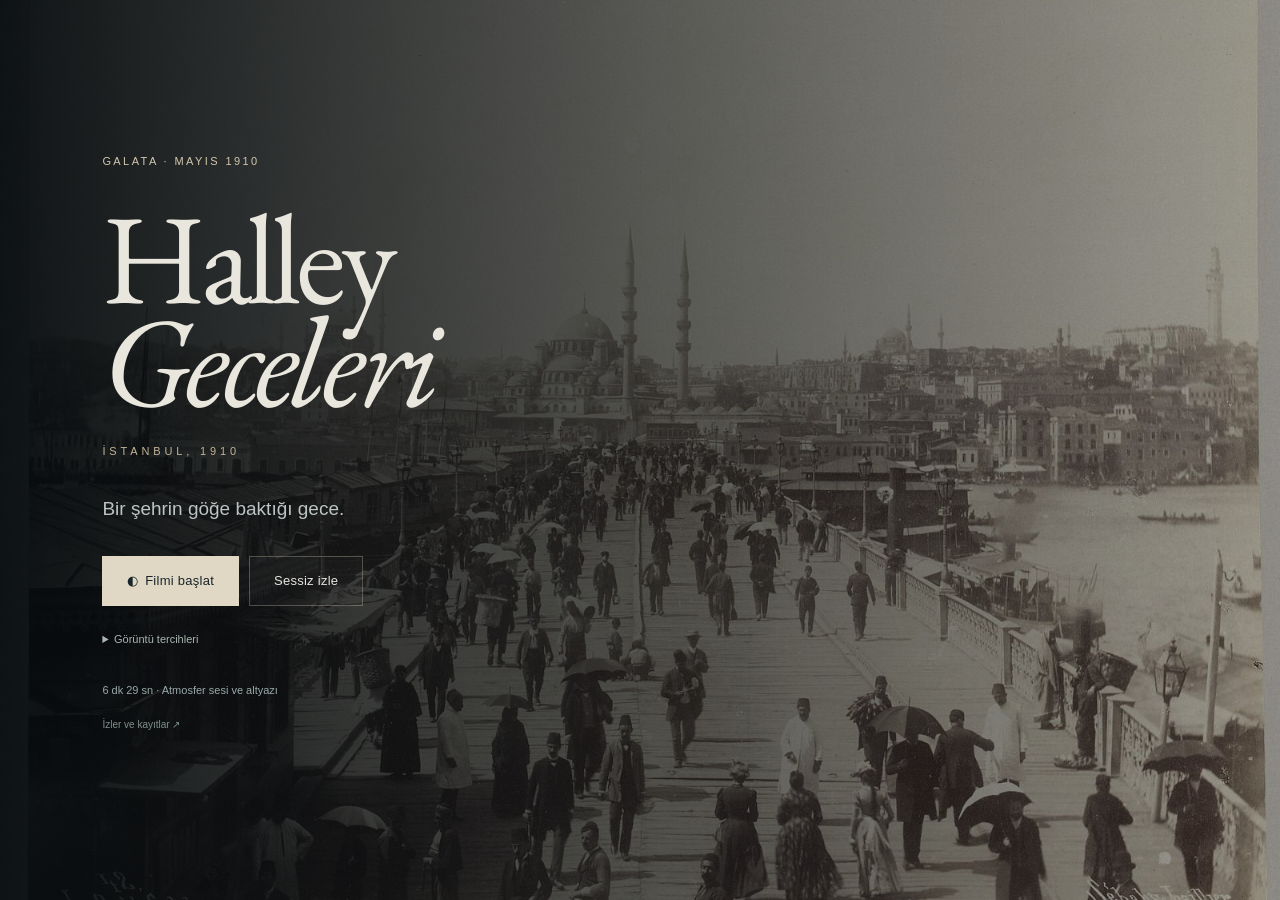
==== film.html @ a9208b77 "Restore Halley as a visual film and quiet historical dream" ====
<!doctype html>
<html lang="tr">
<head>
<meta charset="utf-8">
<meta name="viewport" content="width=device-width, initial-scale=1, viewport-fit=cover">
<title>Halley Geceleri — İstanbul, 1910</title>
<meta name="description" content="Bir şehrin göğe baktığı gece. İstanbul, 1910.">
<meta name="theme-color" content="#070b11">
<meta property="og:title" content="Halley Geceleri — İstanbul, 1910">
<meta property="og:description" content="Bir şehrin göğe baktığı gece.">
<meta property="og:image" content="docs/preview.jpg">
<link rel="icon" href="favicon.svg" type="image/svg+xml">
<link rel="stylesheet" href="css/style.css?v=cinema2"><link rel="stylesheet" href="css/cinema.css?v=cinema2">
</head>
<body class="mode-gate">
<a class="skip" href="#sky-panel">Doğrudan gökyüzü gözlemine geç</a>

<main id="stage" aria-label="Halley Geceleri sahnesi">
  <canvas id="sky" tabindex="0" aria-label="Hesaplanan gökyüzü"></canvas>
  <canvas id="set" aria-hidden="true"></canvas>
  <div id="grain" aria-hidden="true"></div>
  <div id="vignette" aria-hidden="true"></div>
  <div class="bar top" aria-hidden="true"></div><div class="bar bottom" aria-hidden="true"></div>
  <div id="hotspots"></div>
  <button id="film-proof" type="button">İzler ↗</button><div id="scene-meta">
    <div id="slate" aria-live="polite"></div>
    <div id="photo-cap"></div>
  </div>
  <div id="title-card" aria-hidden="true">
    <h1><span>Halley Geceleri</span><small>İstanbul, 1910</small></h1>
  </div>
  <div id="subs" aria-live="polite" aria-atomic="true"></div>
  <div id="final-line" aria-live="polite"></div>
</main>

<!-- Başlangıç -->
<section id="gate" aria-labelledby="gate-h">
  <div class="gate-inner">
    <p class="kicker">GALATA · MAYIS 1910</p>
    <h2 id="gate-h" class="gate-title">Halley<br><i>Geceleri</i><small>İstanbul, 1910</small></h2>
    <p class="gate-q">Bir şehrin göğe baktığı gece.</p>
    <div class="gate-actions">
      <button id="start-sound" class="btn primary" type="button"><span aria-hidden="true">◐</span> Filmi başlat</button>
      <button id="start-silent" class="btn" type="button">Sessiz izle</button>
    </div>
    <div class="gate-links" hidden>
      <button id="go-sky" class="link" type="button">Doğrudan gökyüzüne in</button>
      <button id="go-archive" class="link" type="button">Gazete masası</button>
      <a class="link" href="yontem.html">Yöntem ve kaynaklar</a>
    </div>
    <details class="cinema-preferences"><summary>Görüntü tercihleri</summary><div class="gate-prefs" role="group" aria-label="Görüntü tercihleri">
      <label><input type="checkbox" id="pref-motion"> Hareketi azalt</label>
      <label><input type="checkbox" id="pref-large"> Büyük yazı</label>
      <label><input type="checkbox" id="pref-lite"> Hafif çizim (düşük donanım)</label>
    </div></details>
    <p class="gate-note"><span id="film-runtime"></span> · Atmosfer sesi ve altyazı<br><a href="https://github.com/ArifSolmaz/halley-geceleri" target="_blank" rel="noopener">İzler ve kayıtlar ↗</a></p>
  </div>
</section>

<!-- Film denetimleri -->
<nav id="player" aria-label="Anlatı denetimleri">
  <button id="p-prev" class="icon" type="button" aria-label="Önceki plan" title="Önceki plan (←)">⟨</button>
  <button id="p-play" class="icon" type="button" aria-label="Duraklat" title="Duraklat / sürdür (boşluk)">❚❚</button>
  <button id="p-next" class="icon" type="button" aria-label="Sonraki plan" title="Sonraki plan (→)">⟩</button>
  <div id="p-progress" role="progressbar" aria-label="Anlatıdaki ilerleme" aria-valuemin="0" aria-valuemax="100"><span></span></div>
  <label class="p-chapter"><span class="sr">Bölüm</span><select id="p-chapters"></select></label>
  <button id="p-sound" class="icon" type="button" aria-pressed="false" title="Ses">♪</button>
  <button id="p-docs" class="txt" type="button">İzler</button>
  <button id="p-sky" class="txt" type="button" title="Bu anın gökyüzüne in">Serbest bakış</button>
</nav>

<!-- Serbest gözlem paneli -->
<button id="wander-menu" type="button" aria-expanded="false" aria-controls="sky-panel" aria-label="Zaman ve bakış ayarları">•••</button><button id="wander-back" type="button">← Filme dön</button><aside id="sky-panel" aria-label="Gökyüzü gözlem defteri" tabindex="-1">
  <header class="sp-head">
    <div>
      <p class="kicker">Gözlem defteri</p>
      <p id="sp-date" class="sp-date">10 Mayıs 1910</p>
      <p id="sp-time" class="sp-time"><span id="sp-lmt">03:30</span> <abbr title="Yerel ortalama güneş saati: UT + 1 sa 55 dk 54,816 sn">LMT</abbr> <span class="dim" id="sp-ut">· 01:34 UT</span></p>
    </div>
    <button id="sp-collapse" class="icon" type="button" aria-expanded="true" aria-controls="sp-body" aria-label="Gözlem ayarlarını daralt" title="Paneli daralt">–</button>
  </header>
  <div id="sp-body">
    <div class="sp-row presets" role="group" aria-label="Üç gece">
      <button type="button" data-preset="1910-05-10T03:30" data-az="88" data-alt="10">10 Mayıs · 03:30</button>
      <button type="button" data-preset="1910-05-19T03:00" data-az="70" data-alt="8">19 Mayıs · 03:00</button>
      <button type="button" data-preset="1910-05-27T21:30" data-az="262" data-alt="16">27 Mayıs · 21:30</button>
    </div>
    <label class="sp-field">Tarih (Gregoryen)
      <input type="date" id="sp-dateinput" min="1910-04-20" max="1910-06-10" value="1910-05-10">
    </label>
    <label class="sp-field">Saat (LMT) <output id="sp-timeout">03:30</output>
      <input type="range" id="sp-timeinput" min="0" max="1439" step="1" value="210">
    </label>
    <div class="sp-row">
      <button id="sp-play" type="button" class="btn small" aria-pressed="false">▷ Zamanı akıt</button>
      <label class="sp-inline">Hız <select id="sp-speed"><option value="60">1 dk/sn</option><option value="300" selected>5 dk/sn</option><option value="1800">30 dk/sn</option><option value="14400">4 sa/sn</option></select></label>
    </div>
    <label class="sp-field">Bakış noktası
      <select id="sp-vp"></select>
    </label>
    <p id="sp-vpnote" class="sp-note"></p>
    <div class="sp-row find" role="group" aria-label="Gökte bul">
      <span class="dim">Bul:</span>
      <button type="button" data-find="Halley">Halley</button><button type="button" data-find="Venus">Zühre</button><button type="button" data-find="Moon">Ay</button><button type="button" data-find="Jupiter">Müşteri</button><button type="button" data-find="Mars">Merih</button>
    </div>
    <fieldset class="sp-layers"><legend>Katmanlar</legend>
      <label><input type="checkbox" data-opt="lines"> Takımyıldız çizgileri</label>
      <label><input type="checkbox" data-opt="labels"> Adlar</label>
      <label><input type="checkbox" data-opt="landmarks"> Yapı adları</label>
      <label><input type="checkbox" data-opt="grid"> Yükseklik–azimut ızgarası</label>
      <label><input type="checkbox" data-opt="refraction" checked> Atmosferik kırılma</label>
      <label><input type="checkbox" data-opt="mw" checked> Samanyolu</label>
      <label><input type="checkbox" data-opt="tail" checked> Kuyruk modeli <span class="tag model">model</span></label>
    </fieldset>
    <label class="sp-field">Kuyruğun fiziksel uzunluk varsayımı <output id="sp-tailout">0,30 AU</output>
      <input type="range" id="sp-tail" min="0.05" max="0.6" step="0.01" value="0.3">
    </label>
    <p class="sp-note">Kuyruk, Güneş’ten dışa doğru düz bir çizgi olarak modellenir; görünür uzunluk bu varsayım, Halley–Dünya uzaklığı ve faz açısından hesaplanır. Parlaklık ve genişlik sanatsal temsildir.</p>
    <div class="sp-row">
      <button id="sp-transit" type="button" class="btn small">19 Mayıs Güneş geçişi</button>
      <button id="sp-story" type="button" class="btn small">Anlatıya dön</button>
    </div>
  </div>
  <div id="sp-info" aria-live="polite"></div>
  <p class="sp-foot">Sürükle: bak · Tekerlek/iki parmak: yakınlaş · Ok tuşları ve + / − · Bir cisme dokun: bilgi</p>
</aside>
<div id="sky-readout" aria-live="off"></div>

<!-- Belge görüntüleyici -->
<dialog id="doc-dialog" aria-labelledby="doc-title">
  <div class="dialog-toolbar">
    <button id="doc-back" type="button" class="link" hidden>← Gazete masası</button>
    <form method="dialog" class="dlg-close"><button class="icon" aria-label="Belgeyi kapat">×</button></form>
  </div>
  <header class="doc-heading">
    <p class="kicker" id="doc-kicker"></p>
    <h2 id="doc-title"></h2>
    <p id="doc-issue" class="mono"></p>
  </header>
  <div class="doc-grid">
    <figure class="doc-figure"><div class="doc-zoom" id="doc-zoom"><img id="doc-img" alt=""></div><figcaption id="doc-cap"></figcaption></figure>
    <div class="doc-meta">
      <div id="doc-body"></div>
      <p id="doc-links"></p>
    </div>
  </div>
</dialog>

<!-- Gazete masası -->
<dialog id="archive-dialog" aria-labelledby="archive-h" class="wide">
  <form method="dialog" class="dlg-close"><button class="icon" aria-label="Kapat">×</button></form>
  <header class="arch-head">
    <p class="kicker">Hakkı Tarık Us Koleksiyonu · özgün taramalar</p>
    <h2 id="archive-h">Gazete masası</h2>
    <p>Aynı gök olayının farklı seslerle yazılışı. Bir belgeye dokunun: özgün görüntü, yayın, tarih, sayfa, bugünkü Türkçe açıklama ve kaynağı birlikte açılır.</p>
    <div class="arch-filter" role="group" aria-label="Konuya göre süz">
      <button type="button" data-cat="" aria-pressed="true">Tümü</button><button type="button" data-cat="Gözlem" aria-pressed="false">Gözlem</button><button type="button" data-cat="Bilim" aria-pressed="false">Bilim</button><button type="button" data-cat="Mizah" aria-pressed="false">Mizah</button><button type="button" data-cat="Gündelik hayat" aria-pressed="false">Gündelik hayat</button><button type="button" data-cat="Edebiyat" aria-pressed="false">Edebiyat</button>
    </div>
  </header>
  <div id="arch-desk"></div>
  <p class="arch-legend"><span class="tag quote">Doğrudan alıntı</span> özgün metnin bu çalışmadaki çevriyazısı · <span class="tag simple">Sadeleştirme</span> anlamın bugünkü Türkçesi · <span class="tag fiction">Özgün senaryo</span> bu deneyim için yazıldı</p>
</dialog>

<!-- Güneş geçişi -->
<dialog id="transit-dialog" aria-labelledby="transit-h" class="wide">
  <form method="dialog" class="dlg-close"><button class="icon" aria-label="Kapat">×</button></form>
  <p class="kicker">Bilimsel çizim · İstanbul için hesap</p>
  <h2 id="transit-h">19 Mayıs 1910: Halley Güneş diskinin önünden geçiyor</h2>
  <div class="transit-wrap"><canvas id="transit-canvas" width="720" height="720" aria-label="Güneş diski ve Halley merkezinin hesaplanan yolu"></canvas>
    <div class="transit-side">
      <p id="transit-clock" class="mono big">05:34 LMT</p>
      <input type="range" id="transit-range" min="0" max="5400" step="10" value="1100" aria-label="Geçiş zamanı">
      <div class="transit-events" id="transit-events"></div>
      <p class="sp-note">Eşit açısal ölçekli teğet düzlem; gök kuzeyi yukarı, doğu soldadır. Halley’in konum işareti <strong>büyütülmüştür</strong>; görülebilir bir çekirdek silueti değildir. Bu geçişin İstanbul’dan gözlendiğine dair bir kayıt bilinmiyor; Helwan’dan da çekirdek görülmediği bildirilmiştir (Nature 83, 1910). Hesap: NASA/JPL Horizons, 1 dakikalık örnekler, kırılma kapalı.</p>
    </div>
  </div>
</dialog>

<div id="toast" role="status" aria-live="polite"></div>

<dialog id="film-proof-dialog"><form method="dialog"><button class="btn">Filme dön ×</button></form><div id="film-proof-content"></div></dialog>
<noscript><div class="noscript"><h1>Halley Geceleri — İstanbul, 1910</h1><p>Bu deneyim JavaScript gerektirir. Yöntem ve kaynaklar için <a href="yontem.html">yontem.html</a>.</p></div></noscript>

<script src="data/sky.js"></script>
<script src="data/milkyway.js"></script>
<script src="data/archive.js"></script>
<script src="data/transit.js"></script>
<script src="data/pano.js"></script>
<script src="data/photos.js"></script>
<script src="js/astro.js"></script>
<script src="js/landscape.js"></script>
<script src="js/sky.js?v=cinema2"></script>
<script src="js/audio.js"></script>
<script src="js/sets.js"></script>
<script src="js/film.js"></script>
<script src="js/cinema-cut.js?v=cinema2"></script><script src="js/app.js"></script><script src="js/cinema-ui.js?v=cinema2"></script>
</body>
</html>
---- css/style.css ----
/* Halley Geceleri — tek sanat yönetimi
   Derin gece mavileri, solgun şafak yeşilleri, taşın açık tonları, ahşabın koyu kahverengileri, mürekkep siyahı, küçük sıcak ışıklar. */
@font-face { font-family: "Cormorant Garamond"; font-weight: 300; font-style: normal; font-display: swap; src: url(../assets/fonts/cormorant-garamond-latin-ext-300-normal.woff2) format("woff2"); unicode-range: U+0100-024F, U+1E00-1EFF; }
@font-face { font-family: "Cormorant Garamond"; font-weight: 300; font-style: normal; font-display: swap; src: url(../assets/fonts/cormorant-garamond-latin-300-normal.woff2) format("woff2"); unicode-range: U+0000-00FF, U+0131, U+0152-0153, U+02BB-02BC, U+02C6, U+02DA, U+02DC, U+0304, U+0308, U+0329, U+2000-206F; }
@font-face { font-family: "Cormorant Garamond"; font-weight: 400; font-style: normal; font-display: swap; src: url(../assets/fonts/cormorant-garamond-latin-ext-400-normal.woff2) format("woff2"); unicode-range: U+0100-024F, U+1E00-1EFF; }
@font-face { font-family: "Cormorant Garamond"; font-weight: 400; font-style: normal; font-display: swap; src: url(../assets/fonts/cormorant-garamond-latin-400-normal.woff2) format("woff2"); unicode-range: U+0000-00FF, U+0131, U+0152-0153, U+02BB-02BC, U+02C6, U+02DA, U+02DC, U+0304, U+0308, U+0329, U+2000-206F; }
@font-face { font-family: "Cormorant Garamond"; font-weight: 400; font-style: italic; font-display: swap; src: url(../assets/fonts/cormorant-garamond-latin-ext-400-italic.woff2) format("woff2"); unicode-range: U+0100-024F, U+1E00-1EFF; }
@font-face { font-family: "Cormorant Garamond"; font-weight: 400; font-style: italic; font-display: swap; src: url(../assets/fonts/cormorant-garamond-latin-400-italic.woff2) format("woff2"); unicode-range: U+0000-00FF, U+0131, U+0152-0153, U+02BB-02BC, U+02C6, U+02DA, U+02DC, U+0304, U+0308, U+0329, U+2000-206F; }
@font-face { font-family: "Cormorant Garamond"; font-weight: 500; font-style: normal; font-display: swap; src: url(../assets/fonts/cormorant-garamond-latin-ext-500-normal.woff2) format("woff2"); unicode-range: U+0100-024F, U+1E00-1EFF; }
@font-face { font-family: "Cormorant Garamond"; font-weight: 500; font-style: normal; font-display: swap; src: url(../assets/fonts/cormorant-garamond-latin-500-normal.woff2) format("woff2"); unicode-range: U+0000-00FF, U+0131, U+0152-0153, U+02BB-02BC, U+02C6, U+02DA, U+02DC, U+0304, U+0308, U+0329, U+2000-206F; }
@font-face { font-family: "EB Garamond"; font-weight: 400; font-style: normal; font-display: swap; src: url(../assets/fonts/eb-garamond-latin-ext-400-normal.woff2) format("woff2"); unicode-range: U+0100-024F, U+1E00-1EFF; }
@font-face { font-family: "EB Garamond"; font-weight: 400; font-style: normal; font-display: swap; src: url(../assets/fonts/eb-garamond-latin-400-normal.woff2) format("woff2"); unicode-range: U+0000-00FF, U+0131, U+0152-0153, U+02BB-02BC, U+02C6, U+02DA, U+02DC, U+0304, U+0308, U+0329, U+2000-206F; }
@font-face { font-family: "EB Garamond"; font-weight: 400; font-style: italic; font-display: swap; src: url(../assets/fonts/eb-garamond-latin-ext-400-italic.woff2) format("woff2"); unicode-range: U+0100-024F, U+1E00-1EFF; }
@font-face { font-family: "EB Garamond"; font-weight: 400; font-style: italic; font-display: swap; src: url(../assets/fonts/eb-garamond-latin-400-italic.woff2) format("woff2"); unicode-range: U+0000-00FF, U+0131, U+0152-0153, U+02BB-02BC, U+02C6, U+02DA, U+02DC, U+0304, U+0308, U+0329, U+2000-206F; }
@font-face { font-family: "EB Garamond"; font-weight: 500; font-style: normal; font-display: swap; src: url(../assets/fonts/eb-garamond-latin-ext-500-normal.woff2) format("woff2"); unicode-range: U+0100-024F, U+1E00-1EFF; }
@font-face { font-family: "EB Garamond"; font-weight: 500; font-style: normal; font-display: swap; src: url(../assets/fonts/eb-garamond-latin-500-normal.woff2) format("woff2"); unicode-range: U+0000-00FF, U+0131, U+0152-0153, U+02BB-02BC, U+02C6, U+02DA, U+02DC, U+0304, U+0308, U+0329, U+2000-206F; }
@font-face { font-family: "IBM Plex Mono"; font-weight: 400; font-style: normal; font-display: swap; src: url(../assets/fonts/ibm-plex-mono-latin-ext-400-normal.woff2) format("woff2"); unicode-range: U+0100-024F, U+1E00-1EFF; }
@font-face { font-family: "IBM Plex Mono"; font-weight: 400; font-style: normal; font-display: swap; src: url(../assets/fonts/ibm-plex-mono-latin-400-normal.woff2) format("woff2"); unicode-range: U+0000-00FF, U+0131, U+0152-0153, U+02BB-02BC, U+02C6, U+02DA, U+02DC, U+0304, U+0308, U+0329, U+2000-206F, U+2190-22FF; }
@font-face { font-family: "Amiri"; font-weight: 400; font-style: normal; font-display: swap; src: url(../assets/fonts/amiri-arabic-400-normal.woff2) format("woff2"); }

:root {
  --ink: #06090d; --night: #0b1522; --night-2: #12223a; --night-3: #1c3150;
  --dawn: #9fbcaa; --dawn-2: #cfe0cf; --stone: #d8cdb8; --stone-2: #b8ac96;
  --paper: #e6d8bb; --wood: #3b2618; --wood-2: #5a3a22;
  --lamp: #e8b46a; --lamp-2: #f6d49a; --brass: #c7a061;
  --text: #ebe3d1; --text-2: #c6bfae; --muted: #a7afaa; --line: rgba(216, 205, 184, .16);
  --serif: "EB Garamond", "Iowan Old Style", Georgia, serif; --display: "Cormorant Garamond", "EB Garamond", Georgia, serif;
  --mono: "IBM Plex Mono", ui-monospace, Menlo, monospace; --ottoman: "Amiri", "Scheherazade New", serif;
  --fs: 1rem; --sub: clamp(1.15rem, 1.05rem + .7vw, 1.65rem);
  color-scheme: dark;
}
html.large { --fs: 1.15rem; --sub: clamp(1.35rem, 1.2rem + .9vw, 2rem); }
*, *::before, *::after { box-sizing: border-box; }
[hidden] { display: none !important; }
html, body { margin: 0; height: 100%; background: var(--ink); color: var(--text); }
body { font: 400 var(--fs)/1.55 var(--serif); -webkit-font-smoothing: antialiased; overflow: hidden; }
button, input, select { font: inherit; color: inherit; }
a { color: var(--lamp-2); text-underline-offset: .18em; }
.sr, .skip:not(:focus) { position: absolute; width: 1px; height: 1px; overflow: hidden; clip: rect(0 0 0 0); white-space: nowrap; }
.skip:focus { position: fixed; z-index: 100; left: 16px; top: 16px; background: var(--paper); color: var(--ink); padding: 8px 12px; }
:focus-visible { outline: 2px solid var(--lamp); outline-offset: 3px; }
.kicker { font: 400 .72rem/1.3 var(--mono); letter-spacing: .22em; text-transform: uppercase; color: var(--brass); margin: 0 0 .6rem; }
.dim { color: var(--muted); }
.mono { font-family: var(--mono); font-size: .82rem; letter-spacing: .04em; color: var(--text-2); }

/* Sahne */
#stage { position: fixed; inset: 0; overflow: hidden; background: #000; }
#sky, #set { position: absolute; inset: 0; width: 100%; height: 100%; display: block; touch-action: none; }
#set { pointer-events: none; }
body.mode-sky #set { display: none; }
#sky:focus-visible { outline-offset: -4px; }
#grain { position: absolute; inset: -50%; pointer-events: none; opacity: .09; mix-blend-mode: overlay; background-size: 220px 220px; animation: grain 1.2s steps(6) infinite; }
@keyframes grain { 0% { transform: translate(0, 0); } 20% { transform: translate(-3%, 2%); } 40% { transform: translate(2%, -3%); } 60% { transform: translate(-1%, 3%); } 80% { transform: translate(3%, 1%); } }
#vignette { position: absolute; inset: 0; pointer-events: none; background: radial-gradient(ellipse at 50% 46%, transparent 55%, rgba(0, 0, 0, .55) 100%); }
body.mode-sky #vignette { opacity: .5; }
.bar { position: absolute; left: 0; right: 0; height: 0; background: #000; transition: height 1.6s cubic-bezier(.6, 0, .2, 1); z-index: 3; pointer-events: none; }
.bar.top { top: 0; } .bar.bottom { bottom: 0; }
@media (min-aspect-ratio: 13/10) { body.mode-film.letterbox .bar { height: max(0px, calc((100vh - 100vw / 2.2) / 2)); } body.mode-film.letterbox #scene-meta { top: calc(max(0px, (100vh - 100vw / 2.2) / 2) + 14px); } body.mode-film.letterbox #subs { bottom: max(calc(max(0px, (100vh - 100vw / 2.2) / 2) + 18px), calc(var(--player-height, 64px) + 24px)); } }

/* Başlangıç */
#gate { position: fixed; inset: 0; display: grid; place-items: center; z-index: 20; padding: 24px 16px; overflow-y: auto;
  background: radial-gradient(ellipse at 50% 120%, rgba(28, 49, 80, .55), transparent 60%), radial-gradient(ellipse at 50% 42%, rgba(5, 8, 12, .82), rgba(5, 8, 12, .35) 70%), linear-gradient(rgba(5,8,12,.25), rgba(5,8,12,.1) 60%, rgba(5,8,12,.55)); transition: opacity 1.4s; }
body:not(.mode-gate) #gate { opacity: 0; pointer-events: none; }
.gate-inner { max-width: 680px; margin-block: auto; text-align: center; }
.gate-title { font: 300 clamp(2.8rem, 2rem + 5vw, 5.6rem)/.95 var(--display); letter-spacing: .02em; margin: .2rem 0 1.2rem; color: var(--stone); }
.gate-title small { display: block; font: 400 .72rem/1 var(--mono); letter-spacing: .5em; text-transform: uppercase; color: var(--brass); margin-top: 1.1rem; }
.gate-q { font: italic 400 clamp(1.15rem, 1rem + .8vw, 1.5rem)/1.4 var(--display); color: var(--dawn-2); margin: 0 0 2.2rem; }
.gate-actions { display: flex; gap: 12px; justify-content: center; flex-wrap: wrap; }
.btn { display: inline-flex; align-items: center; gap: .5em; border: 1px solid rgba(216, 205, 184, .3); background: rgba(255, 255, 255, .02); padding: .8em 1.4em; border-radius: 2px; cursor: pointer; letter-spacing: .03em; transition: background .3s, border-color .3s; min-height: 44px; }
.btn:hover { background: rgba(231, 180, 106, .08); border-color: rgba(231, 180, 106, .55); }
.btn.primary { border-color: rgba(231, 180, 106, .7); color: var(--lamp-2); }
.btn.small { padding: .45em .8em; font-size: .88rem; min-height: 36px; }
.gate-links { display: flex; gap: 22px; justify-content: center; flex-wrap: wrap; margin: 1.8rem 0 1.4rem; }
.link { background: none; border: 0; padding: 9px 0; min-height: 44px; cursor: pointer; color: var(--text-2); border-bottom: 1px solid rgba(216, 205, 184, .25); text-decoration: none; font-size: .95rem; }
.link:hover { color: var(--lamp-2); border-color: var(--lamp); }
.gate-prefs { display: flex; gap: 18px; justify-content: center; flex-wrap: wrap; font-size: .85rem; color: var(--muted); }
.gate-prefs label { display: inline-flex; align-items: center; min-height: 44px; gap: 6px; cursor: pointer; }
.gate-prefs input { accent-color: var(--lamp); }
.gate-note { font-size: .92rem; line-height: 1.65; color: var(--muted); margin: 1.6rem auto 0; max-width: 62ch; }
.gate-note strong { color: var(--text-2); font-weight: 500; }

/* Başlık kartı ve son cümle */
#title-card { position: absolute; inset: 0; display: grid; place-items: center; pointer-events: none; opacity: 0; transition: opacity 3s; z-index: 4; }
#title-card.on { opacity: 1; }
#title-card h1 { margin: 0; text-align: center; font: 300 clamp(2.6rem, 1.6rem + 6vw, 6.4rem)/1 var(--display); color: var(--stone); letter-spacing: .04em; text-shadow: 0 0 40px rgba(0, 0, 0, .8); }
#title-card small { display: block; font: 400 clamp(.62rem, .55rem + .3vw, .8rem)/1 var(--mono); letter-spacing: .6em; text-transform: uppercase; color: var(--brass); margin-top: 1.4rem; }
#final-line { position: absolute; left: 50%; top: 42%; transform: translate(-50%, -50%); width: min(92vw, 900px); text-align: center; font: italic 300 clamp(1.6rem, 1.1rem + 2.6vw, 3.2rem)/1.25 var(--display); color: var(--stone); opacity: 0; transition: opacity 3s; pointer-events: none; z-index: 4; text-shadow: 0 0 30px #000; }
#final-line.on { opacity: 1; }

/* Plan künyesi */
#slate { position: static; z-index: 5; font: 400 .7rem/1.6 var(--mono); letter-spacing: .16em; text-transform: uppercase; color: rgba(216, 205, 184, .66); max-width: 100%; opacity: 0; transition: opacity 1.2s; pointer-events: none; }
#slate.on { opacity: 1; }
#slate b { color: var(--brass); font-weight: 400; display: block; }

/* Altyazı */
#subs { position: absolute; left: 50%; bottom: calc(var(--player-height, 64px) + 24px + env(safe-area-inset-bottom)); transform: translateX(-50%); width: min(92vw, 980px); text-align: center; z-index: 6; pointer-events: none; }
.sub { display: inline-block; font: 400 var(--sub)/1.4 var(--serif); color: #f3ecdc; text-shadow: 0 1px 2px #000, 0 0 18px rgba(0, 0, 0, .9); padding: .15em .5em; background: rgba(4, 6, 9, .35); border-radius: 2px; opacity: 0; transform: translateY(6px); transition: opacity .6s, transform .6s; }
.sub.on { opacity: 1; transform: none; }
.sub .who { display: block; font: 400 .66rem/1 var(--mono); letter-spacing: .24em; text-transform: uppercase; color: var(--brass); margin-bottom: .45em; }
.sub.quote { font-style: italic; }
.sub .src { display: block; font: 400 .66rem/1.4 var(--mono); letter-spacing: .06em; color: var(--dawn); margin-top: .5em; text-transform: none; pointer-events: auto; }
.sub .src button { background: none; border: 0; color: inherit; text-decoration: underline; cursor: pointer; font: inherit; padding: 0; }
.sub.sound { font: italic .95rem/1.4 var(--serif); color: var(--text-2); }
.sub.note { font: 400 .8rem/1.5 var(--mono); letter-spacing: .04em; color: var(--dawn-2); }
.sub.ottoman .ot { display: block; font: 400 1.25em/1.7 var(--ottoman); direction: rtl; color: var(--paper); }

/* Etkileşim noktaları */
#hotspots { position: absolute; inset: 0; z-index: 7; pointer-events: none; }
.hot { position: absolute; transform: translate(-50%, -50%); pointer-events: auto; background: none; border: 0; padding: 0; cursor: pointer; display: grid; place-items: center; min-width: 44px; min-height: 44px; }
.hot .ring { width: 30px; height: 30px; border-radius: 50%; border: 1px solid rgba(246, 212, 154, .85); box-shadow: 0 0 0 0 rgba(246, 212, 154, .4); animation: ping 2.4s infinite; }
.hot .lbl { position: absolute; top: 100%; left: 50%; transform: translateX(-50%); white-space: nowrap; margin-top: 6px; font: 400 .72rem/1.3 var(--mono); letter-spacing: .12em; text-transform: uppercase; color: var(--lamp-2); text-shadow: 0 1px 3px #000; background: rgba(4, 6, 9, .55); padding: 3px 7px; }
.hot.left .lbl { left: auto; right: 100%; top: 50%; transform: translateY(-50%); margin: 0 8px 0 0; }
@keyframes ping { 0% { box-shadow: 0 0 0 0 rgba(246, 212, 154, .45); } 70% { box-shadow: 0 0 0 16px rgba(246, 212, 154, 0); } 100% { box-shadow: 0 0 0 0 rgba(246, 212, 154, 0); } }
.choice-row { position: absolute; left: 50%; top: 50%; transform: translate(-50%, -50%); display: flex; gap: 14px; flex-wrap: wrap; justify-content: center; pointer-events: auto; width: min(94vw, 860px); }
.choice { flex: 1 1 220px; max-width: 270px; text-align: left; background: rgba(6, 9, 13, .72); border: 1px solid rgba(216, 205, 184, .22); padding: 16px 16px 14px; cursor: pointer; transition: border-color .3s, background .3s; }
.choice:hover, .choice:focus-visible { border-color: var(--lamp); background: rgba(20, 16, 10, .8); }
.choice b { display: block; font: 400 1.25rem/1.2 var(--display); color: var(--stone); margin-bottom: 4px; }
.choice span { font-size: .86rem; color: var(--text-2); }
.choice[aria-disabled="true"] { opacity: .45; }
.prompt { position: absolute; left: 50%; top: max(14%, calc(var(--meta-bottom, 80px) + 16px)); transform: translateX(-50%); font: italic 400 1.05rem/1.4 var(--serif); color: var(--dawn-2); text-align: center; text-shadow: 0 1px 3px #000; pointer-events: none; width: min(90vw, 640px); }
.prompt small { display: block; font: 400 .68rem/1.4 var(--mono); letter-spacing: .12em; text-transform: uppercase; color: var(--muted); margin-top: .4rem; font-style: normal; }

/* Oynatıcı */
#player { position: fixed; left: 50%; bottom: max(10px, env(safe-area-inset-bottom)); transform: translateX(-50%); z-index: 9; display: none; align-items: center; gap: 6px; padding: 6px 8px; background: rgba(5, 8, 12, .62); border: 1px solid var(--line); backdrop-filter: blur(6px); transition: opacity .8s; width: min(96vw, 860px); }
body.mode-film #player { display: flex; }
body.mode-film.is-playing.idle #player { opacity: .08; }
body.mode-film.is-playing.idle #player:focus-within, body.mode-film #player:hover { opacity: 1; }
.icon { background: none; border: 1px solid transparent; min-width: 38px; min-height: 44px; cursor: pointer; color: var(--text-2); border-radius: 2px; font-size: 1rem; }
.icon:hover { border-color: var(--line); color: var(--lamp-2); }
.icon[aria-pressed="true"] { color: var(--lamp-2); }
.txt { background: none; border: 1px solid var(--line); padding: 0 10px; min-height: 40px; cursor: pointer; font: 400 .72rem/1 var(--mono); letter-spacing: .12em; text-transform: uppercase; color: var(--text-2); white-space: nowrap; }
.txt:hover { color: var(--lamp-2); border-color: rgba(231, 180, 106, .5); }
#p-progress { flex: 1; height: 2px; background: rgba(216, 205, 184, .14); position: relative; min-width: 40px; }
#p-progress span { position: absolute; left: 0; top: 0; bottom: 0; background: var(--brass); width: 0; }
.p-chapter select { background: rgba(0, 0, 0, .3); border: 1px solid var(--line); font: 400 .72rem/1 var(--mono); padding: 8px 6px; max-width: 170px; }

/* Gözlem paneli */
#sky-panel { position: fixed; right: max(12px, env(safe-area-inset-right)); top: 12px; bottom: 12px; width: 330px; z-index: 9; display: none; flex-direction: column; background: rgba(6, 10, 15, .78); border: 1px solid var(--line); backdrop-filter: blur(8px); overflow: hidden; font-size: .92rem; }
body.mode-sky #sky-panel { display: flex; }
.sp-head { display: flex; justify-content: space-between; align-items: flex-start; padding: 16px 16px 10px; border-bottom: 1px solid var(--line); }
.sp-date { font: 400 1.6rem/1.1 var(--display); margin: 0; color: var(--stone); }
.sp-time { margin: .2rem 0 0; font: 400 .95rem/1.4 var(--mono); color: var(--lamp-2); }
.sp-time abbr { text-decoration: none; border-bottom: 1px dotted var(--muted); font-size: .75rem; color: var(--text-2); }
#sp-body { padding: 12px 16px; overflow-y: auto; flex: 1; }
#sky-panel.collapsed #sp-body, #sky-panel.collapsed .sp-foot { display: none; }
#sky-panel.collapsed { bottom: auto; }
.sp-row { display: flex; gap: 6px; flex-wrap: wrap; align-items: center; margin: 0 0 12px; }
.presets button, .find button { background: rgba(255, 255, 255, .03); border: 1px solid var(--line); padding: 6px 8px; font: 400 .72rem/1.2 var(--mono); cursor: pointer; letter-spacing: .03em; min-height: 40px; }
.presets button:hover, .find button:hover { border-color: var(--lamp); color: var(--lamp-2); }
.sp-field { display: block; margin: 0 0 12px; font: 400 .7rem/1.4 var(--mono); letter-spacing: .1em; text-transform: uppercase; color: var(--muted); }
.sp-field output { float: right; color: var(--lamp-2); letter-spacing: .04em; }
.sp-field input[type=date], .sp-field select { display: block; width: 100%; margin-top: 4px; background: rgba(0, 0, 0, .35); border: 1px solid var(--line); padding: 7px 8px; font: 400 .9rem/1.2 var(--mono); text-transform: none; letter-spacing: 0; color: var(--text); }
input[type=range] { width: 100%; accent-color: var(--brass); margin: 8px 0 0; }
.sp-inline { font: 400 .72rem var(--mono); color: var(--muted); }
.sp-inline select { background: rgba(0, 0, 0, .35); border: 1px solid var(--line); padding: 5px; font: 400 .78rem var(--mono); }
.sp-note { font-size: .8rem; line-height: 1.5; color: var(--muted); margin: -4px 0 12px; }
.sp-layers { border: 1px solid var(--line); padding: 8px 10px 6px; margin: 0 0 12px; display: grid; gap: 3px; }
.sp-layers legend { font: 400 .68rem var(--mono); letter-spacing: .12em; text-transform: uppercase; color: var(--muted); padding: 0 4px; }
.sp-layers label { font-size: .88rem; display: flex; gap: 8px; align-items: center; min-height: 40px; }
.sp-layers input { accent-color: var(--lamp); }
.tag { display: inline-block; font: 400 .6rem/1 var(--mono); letter-spacing: .1em; text-transform: uppercase; padding: 3px 5px; border: 1px solid currentColor; border-radius: 2px; vertical-align: middle; }
.tag.model { color: var(--dawn); } .tag.calc { color: var(--lamp-2); } .tag.quote { color: var(--lamp-2); } .tag.simple { color: var(--dawn); } .tag.fiction { color: #d7a3a3; } .tag.repr { color: #a8b6d6; }
#sp-info { border-top: 1px solid var(--line); padding: 10px 16px; font-size: .86rem; min-height: 64px; max-height: 38vh; overflow-y: auto; }
#sp-info h3 { margin: 0 0 4px; font: 400 1.25rem/1.2 var(--display); color: var(--stone); }
#sp-info dl { display: grid; grid-template-columns: auto 1fr; gap: 2px 10px; margin: 6px 0; font: 400 .76rem/1.5 var(--mono); }
#sp-info dt { color: var(--muted); } #sp-info dd { margin: 0; color: var(--text); }
#sp-info p { margin: .4rem 0; color: var(--text-2); font-size: .82rem; }
.sp-foot { margin: 0; padding: 8px 16px 12px; font: 400 .66rem/1.5 var(--mono); color: var(--muted); border-top: 1px solid var(--line); }
#sky-readout { position: fixed; left: max(14px, env(safe-area-inset-left)); bottom: max(12px, env(safe-area-inset-bottom)); z-index: 8; display: none; font: 400 .72rem/1.6 var(--mono); color: rgba(216, 205, 184, .8); letter-spacing: .04em; text-shadow: 0 1px 2px #000; pointer-events: none; }
body.mode-sky #sky-readout { display: block; }
#sky-readout b { color: var(--lamp-2); font-weight: 400; }

/* Diyaloglar */
dialog { background: #0a0e13; color: var(--text); border: 1px solid var(--line); padding: 26px; max-width: min(1100px, 94vw); max-height: 92vh; overflow: auto; box-shadow: 0 30px 80px rgba(0, 0, 0, .7); }
dialog.wide { width: min(1180px, 96vw); }
dialog::backdrop { background: rgba(2, 3, 5, .78); backdrop-filter: blur(3px); }
.dlg-close { position: sticky; top: 0; float: right; margin: -12px -12px 0 0; z-index: 2; }
.dlg-close button { font-size: 1.6rem; background: rgba(10, 14, 19, .9); }
dialog h2 { font: 400 clamp(1.5rem, 1.2rem + 1.2vw, 2.2rem)/1.15 var(--display); margin: 0 0 .5rem; color: var(--stone); }
.doc-grid { display: grid; grid-template-columns: minmax(0, 1.1fr) minmax(0, 1fr); gap: 28px; align-items: start; }
.doc-figure { margin: 0; position: sticky; top: 0; }
.doc-zoom { background: #111; overflow: hidden; max-height: 78vh; cursor: zoom-in; touch-action: pan-x pan-y pinch-zoom; }
.doc-zoom img { display: block; width: 100%; height: auto; transform-origin: 0 0; transition: transform .25s; }
.doc-zoom.zoomed { cursor: zoom-out; overflow: auto; }
.doc-zoom.zoomed img { width: 220%; max-width: none; }
.doc-figure figcaption { font: 400 .68rem/1.5 var(--mono); color: var(--muted); margin-top: 8px; }
.doc-meta h3 { font: 400 .7rem/1.4 var(--mono); letter-spacing: .16em; text-transform: uppercase; color: var(--brass); margin: 1.2rem 0 .3rem; }
.doc-meta p { margin: .3rem 0 .7rem; }
.ottoman-block { font: 400 1.3rem/1.9 var(--ottoman); direction: rtl; text-align: right; color: var(--paper); background: rgba(230, 216, 187, .04); border-right: 2px solid var(--brass); padding: 8px 14px; margin: .4rem 0; }
.translit { font-style: italic; color: var(--text); border-left: 2px solid var(--lamp); padding-left: 12px; margin: .4rem 0; }
.limit { font-size: .9rem; color: var(--text-2); background: rgba(159, 188, 170, .06); border-left: 2px solid var(--dawn); padding: 8px 12px; }
.arch-head p { max-width: 70ch; color: var(--text-2); }
.arch-filter { display: flex; flex-wrap: wrap; gap: 6px; margin: 14px 0 6px; }
.arch-filter button { background: none; border: 1px solid var(--line); padding: 6px 10px; font: 400 .72rem var(--mono); letter-spacing: .08em; cursor: pointer; min-height: 40px; }
.arch-filter button[aria-pressed="true"] { border-color: var(--lamp); color: var(--lamp-2); }
#arch-desk { display: grid; grid-template-columns: repeat(auto-fill, minmax(190px, 1fr)); gap: 22px; padding: 22px 6px 10px; background: radial-gradient(ellipse at 40% 0%, rgba(232, 180, 106, .08), transparent 60%); }
.clip { position: relative; background: none; border: 0; padding: 0; text-align: left; cursor: pointer; transition: transform .35s; }
.clip:nth-child(3n) { transform: rotate(-.8deg); } .clip:nth-child(4n+1) { transform: rotate(.7deg); }
.clip:hover, .clip:focus-visible { transform: translateY(-4px) rotate(0); }
.clip .thumb { display: block; aspect-ratio: 3 / 4; background: #c8b998 center top / cover no-repeat; box-shadow: 0 10px 22px rgba(0, 0, 0, .55); filter: sepia(.15) contrast(.95); }
.clip .cap { display: block; margin-top: 10px; }
.clip .cap b { display: block; font: 400 1.1rem/1.2 var(--display); color: var(--stone); }
.clip .cap span { font: 400 .68rem/1.5 var(--mono); color: var(--muted); letter-spacing: .05em; }
.arch-legend { font-size: .8rem; color: var(--muted); border-top: 1px solid var(--line); padding-top: 12px; margin-top: 16px; }
.transit-wrap { display: grid; grid-template-columns: minmax(0, 1fr) 300px; gap: 24px; align-items: start; }
#transit-canvas { width: 100%; height: auto; max-height: 70vh; aspect-ratio: 1; background: #05080b; }
.big { font-size: 1.6rem; color: var(--lamp-2); margin: 0 0 6px; }
.transit-events { display: grid; gap: 6px; margin: 12px 0; }
.transit-events button { text-align: left; background: rgba(255, 255, 255, .03); border: 1px solid var(--line); padding: 8px 10px; cursor: pointer; font: 400 .78rem/1.4 var(--mono); }
.transit-events button:hover { border-color: var(--lamp); }

#toast { position: fixed; left: 50%; top: 16px; transform: translate(-50%, -20px); z-index: 30; background: rgba(10, 14, 19, .92); border: 1px solid var(--line); padding: 10px 16px; font-size: .9rem; opacity: 0; transition: .4s; pointer-events: none; max-width: 92vw; }
#toast.on { opacity: 1; transform: translate(-50%, 0); }
.noscript { padding: 40px; }

/* Telefon */
@media (max-width: 760px) {
  #sky-panel { left: 8px; right: 8px; top: auto; bottom: 8px; width: auto; max-height: 56vh; }
  #sky-panel.collapsed { max-height: none; top: auto; bottom: 8px; }
  #sky-readout { bottom: auto; top: 10px; font-size: .64rem; }
  .doc-grid, .transit-wrap { grid-template-columns: 1fr; }
  .doc-figure { position: static; }
  #player { gap: 2px; padding: 4px; }
  .p-chapter { display: none; }
  .txt { padding: 0 7px; font-size: .64rem; }
  dialog { padding: 18px 14px; }
  #subs { width: 94vw; }
}
@media (prefers-reduced-motion: reduce) { #grain { animation: none; } .hot .ring { animation: none; } }
html.reduce #grain { animation: none; } html.reduce .hot .ring { animation: none; }
html.reduce * { transition-duration: .01s !important; }

/* Fotoğraf künyesi: her görüntünün altında, ne olduğunu ve 1910’a uzaklığını söyler */
#photo-cap { position: static; justify-self: end; text-align: right; max-width: 560px; z-index: 6; pointer-events: none;
  font: 400 11px/1.45 var(--mono, "IBM Plex Mono", monospace); letter-spacing: .02em; color: rgba(235,222,196,.78);
  background: rgba(4,6,9,.52); border-right: 2px solid rgba(214,176,112,.7); padding: 6px 10px; opacity: 0; transition: opacity .8s; }
#photo-cap.on { opacity: 1; }
#photo-cap b { color: rgba(240,214,160,.95); font-weight: 500; }
#photo-cap .kind { display: inline-block; font-size: 10px; text-transform: uppercase; letter-spacing: .12em; color: #0b0d10; background: rgba(214,176,112,.85); padding: 0 5px; margin-right: 6px; }
#photo-cap .warn { display: block; color: rgba(255,214,170,.9); margin-top: 2px; }
body.mode-film.is-playing.idle #photo-cap { opacity: .55; }
body:not(.mode-film) #photo-cap { display: none; }
@media (min-aspect-ratio: 13/10) { body.mode-film.letterbox #scene-meta { top: calc(max(0px, (100vh - 100vw / 2.2) / 2) + 14px); } }


/* Scene furniture shares a layout instead of overlapping independent overlays. */
#scene-meta { position: absolute; z-index: 6; top: max(16px, env(safe-area-inset-top)); left: max(16px, env(safe-area-inset-left)); right: max(16px, env(safe-area-inset-right)); display: grid; grid-template-columns: minmax(0, 1fr) minmax(0, 560px); align-items: start; gap: 24px; pointer-events: none; }
body:not(.mode-film) #scene-meta { display: none; }
#slate { font-size: .72rem; }
#photo-cap { font-size: 11px; line-height: 1.55; }
#photo-cap:not(.on) { visibility: hidden; }
#slate:not(.on):empty, #photo-cap:empty { display: none; }
#photo-cap { grid-column: 2; }
.interlude { position: absolute; inset: max(24px, calc(var(--meta-bottom, 0px) + 16px)) 0 calc(var(--player-height, 64px) + 40px); display: grid; place-items: center; z-index: 5; padding: 24px; overflow-y: auto; pointer-events: auto; }
.interlude > div { margin-block: auto; }
.choice-row { max-height: calc(100svh - var(--player-height, 64px) - var(--meta-bottom, 80px) - 60px); overflow-y: auto; }
#sp-info dl { grid-template-columns: minmax(0, 1fr) minmax(0, 1.25fr); }
#sp-info dd { overflow-wrap: anywhere; }
.sp-note { font-size: .88rem; }
.sp-foot { font-size: .72rem; }
.dialog-toolbar { position: sticky; top: -26px; z-index: 3; display: flex; align-items: center; justify-content: space-between; gap: 12px; min-height: 52px; margin: -12px 0 16px; padding-block: 6px; background: #0a0e13; border-bottom: 1px solid var(--line); }
.dialog-toolbar .dlg-close { position: static; float: none; margin: 0 0 0 auto; }
.doc-grid.no-image { grid-template-columns: minmax(0, 1fr); max-width: 760px; }
.doc-meta { min-width: 0; overflow-wrap: anywhere; font-size: 1.05rem; line-height: 1.65; }
.doc-zoom img { max-height: 72svh; object-fit: contain; }
.doc-zoom.zoomed img { max-height: none; }
.doc-zoom { background: #10151b; }
#transit-canvas { object-fit: contain; }
.transit-events button[aria-pressed="true"] { border-color: var(--lamp); background: rgba(232,180,106,.09); color: var(--lamp-2); }
@media (max-width: 760px) {
  #scene-meta { display: flex; flex-direction: column; gap: 12px; }
  #slate { max-width: 100%; }
  #photo-cap { text-align: left; align-self: flex-start; max-width: 100%; }
  #photo-cap .more { display: none; }
  #player { display: none; flex-wrap: wrap; gap: 4px; padding: 6px 8px; }
  body.mode-film #player { display: flex; }
  #player .icon { flex: 0 0 40px; min-width: 40px; }
  #p-progress { margin-inline: 8px; min-width: 32px; }
  .p-chapter { display: block; order: 2; flex: 1 1 90px; min-width: 0; }
  .p-chapter select { width: 100%; max-width: none; min-height: 40px; font-size: .7rem; }
  #p-docs, #p-sky { order: 2; min-height: 40px; padding-inline: 10px; font-size: .68rem; }
  #p-sound { margin-left: auto; }
  .sp-head { padding: 12px 14px; }
  #sky-panel { max-height: 62svh; }
  .sp-head .icon { border-color: var(--line); }
  .sp-layers label { min-height: 44px; }
  .dialog-toolbar { top: -18px; }
  dialog { max-height: 94svh; }
  #arch-desk { grid-template-columns: repeat(2, minmax(0,1fr)); gap: 20px 14px; padding-inline: 0; }
  .clip .cap b { font-size: 1.15rem; }
  .clip .cap span { font-size: .72rem; }
  .doc-zoom, .doc-zoom img { max-height: 55svh; }
  .doc-zoom.zoomed img { max-height: none; }
  #transit-dialog h2 { padding-right: 24px; }
  .interlude { padding: 16px 22px; }
}
@media (max-height: 500px) and (min-width: 761px) {
  #scene-meta { top: 10px !important; }
  .interlude { inset: 16px 0 calc(var(--player-height, 64px) + 20px); padding: 12px; }
}
@media (max-height: 500px) and (max-width: 960px) {
  #player { width: min(96vw, 860px); }
  .gate-inner { padding-block: 12px; }
  .choice-row { top: 48%; flex-wrap: nowrap; max-height: 44svh; }
  .choice { min-width: 0; padding: 12px; }
}
html.reduce *, html.reduce *::before, html.reduce *::after { animation: none !important; scroll-behavior: auto !important; }
@media (prefers-reduced-motion: reduce) { *, *::before, *::after { transition-duration: .01s !important; animation: none !important; scroll-behavior: auto !important; } }

.sp-head, .sp-foot { flex-shrink: 0; }
#sp-body { min-height: 100px; }
#sp-info { position: relative; flex: 0 1 auto; }
#sp-info h3 { padding-right: 30px; }
.info-close { position: absolute; right: 4px; top: 2px; font-size: 1.2rem; }
@media (max-width: 760px) { #player::after { content: ''; order: 1; flex: 0 0 100%; height: 0; } }

.doc-heading { margin-bottom: 20px; overflow-wrap: anywhere; }
.dlg-close { margin: -6px -4px 8px 12px; }
.arch-head > .kicker { padding-right: 48px; }
---- css/cinema.css ----
/* Film surface: picture first; research opens on demand. */
:root{--display:'EB Garamond',Georgia,serif;--serif:'EB Garamond',Georgia,serif;--text:#e4e5df;--stone:#e8e6dd;--brass:#b9a98b}
body,button,input,select{font-family:Arial,Helvetica,sans-serif}body{background:#06090b}.bar{display:none!important}#grain{opacity:.025}#vignette{opacity:.4}
#gate{padding:60px 8vw;place-items:center start;background:linear-gradient(90deg,rgba(4,9,12,.94),rgba(4,9,12,.55) 55%,rgba(4,9,12,.24)),url('../assets/photo/kopru-1910.jpg') center 55%/cover}
.gate-inner{max-width:700px;text-align:left;margin:0}.gate-inner>.kicker{font:400 11px/1.5 Arial,sans-serif;letter-spacing:.22em;color:#d2c7ad;margin-bottom:36px}.gate-title{font:400 clamp(84px,10vw,142px)/.81 'EB Garamond',Georgia,serif;letter-spacing:-.045em;color:#e9e7dd;margin:0 0 32px}.gate-title i{font-weight:400}.gate-title small{font:400 11px/1.5 Arial,sans-serif;letter-spacing:.35em;margin-top:30px;color:#c4b598}.gate-q{font:400 19px/1.6 Arial,sans-serif;color:#bcc5c3;max-width:350px;margin-bottom:28px}.gate-actions,.gate-links,.gate-prefs{justify-content:flex-start}.gate-actions{gap:10px}.gate-actions .btn{font:400 13px/1.5 Arial,sans-serif;border-radius:0;min-height:50px;padding:12px 24px;letter-spacing:.02em}.gate-actions .primary{background:#e0d7c4;color:#19252b;border-color:#e0d7c4}.gate-links{gap:20px;margin:24px 0 20px}.gate-links .link{font:400 11px/1.6 Arial,sans-serif;color:#c1c7c0;letter-spacing:.02em;min-height:44px}.gate-note{font:400 11px/1.9 Arial,sans-serif;max-width:480px;margin:18px 0 0;color:#99aaa8}.cinema-preferences{font:400 11px/1.8 Arial,sans-serif;color:#a9b6b0}.cinema-preferences summary{cursor:pointer;min-height:32px}.gate-prefs{font-size:11px;gap:18px}
#title-card h1{font:400 clamp(62px,7vw,112px)/.95 'EB Garamond',Georgia,serif;letter-spacing:-.035em}#title-card small{font-family:Arial,sans-serif;font-size:11px;letter-spacing:.3em}
#scene-meta{top:30px;left:40px;right:40px;pointer-events:none}#photo-cap{display:none!important}#slate{font:400 12px/1.7 Arial,sans-serif;letter-spacing:.03em;text-shadow:0 2px 14px #000;color:#bbc7c6;max-width:700px}#slate b{font:400 21px/1.5 Arial,sans-serif;letter-spacing:.02em;color:#e1e5df}#film-proof{position:fixed;top:24px;right:28px;z-index:12;background:#0b131aa8;border:1px solid #66747077;padding:10px 14px;min-height:44px;color:#b8c6c0;font:400 10px/1.5 Arial,sans-serif;opacity:0;pointer-events:none;transition:opacity .4s}body.mode-film #film-proof{opacity:.75;pointer-events:auto}body.mode-film.idle #film-proof{opacity:0}body.mode-film #film-proof:focus-visible,body.mode-film #film-proof:hover{opacity:1}
#subs{width:min(86vw,790px);bottom:max(100px,calc(var(--player-height,64px) + 25px));text-align:center}#subs .sub{font:400 clamp(18px,1.7vw,24px)/1.5 Arial,Helvetica,sans-serif;color:#f0eee4;text-shadow:0 2px 4px #000,0 0 25px #000;padding:8px 20px;background:linear-gradient(90deg,transparent,#02070b85 20%,#02070b85 80%,transparent);border:0}#subs .who{display:block;font:400 10px/1.4 Arial,sans-serif;text-transform:uppercase;letter-spacing:.2em;color:#c1c8c3;margin-bottom:6px}#subs .src{display:none}#subs .quote{font-style:normal;color:#e9e3d4}#subs .note{font:400 15px/1.6 Arial,sans-serif;max-width:650px}#final-line{font:400 clamp(48px,7vw,100px)/1 'EB Garamond',Georgia,serif;letter-spacing:.01em}
#player{border:none;border-top:1px solid #6b7c7466;background:linear-gradient(#0710158a,#071015e6);backdrop-filter:blur(12px);padding:10px 14px;bottom:18px;width:min(94vw,900px);gap:7px}#player .txt,#player .icon,#player select{font-family:Arial,sans-serif;font-size:11px}#p-progress{height:2px}#p-progress span{background:#bdb49d}#player .icon{font-size:17px}body.mode-film.is-playing.idle #player{opacity:0;pointer-events:none}body.mode-film #player:focus-within{opacity:1;pointer-events:auto}#film-proof-dialog{width:min(720px,94vw);max-height:90svh;background:#142027;color:#d0dad4;border:1px solid #5d7069;padding:32px;font:400 16px/1.7 Arial,sans-serif}#film-proof-dialog::backdrop{background:#020609c9;backdrop-filter:blur(7px)}#film-proof-dialog form{text-align:right}#film-proof-dialog h2{font:400 32px/1.2 'EB Garamond',serif;color:#eee6d8;margin:25px 0 15px}#film-proof-dialog small{color:#a9b6ad}#film-proof-dialog p{font:400 15px/1.8 Arial,sans-serif}
@media(max-width:760px){#gate{padding:45px 26px;background-position:60% center}.gate-inner>.kicker{margin-bottom:40px;font-size:9px}.gate-title{font-size:clamp(76px,20vw,112px)}.gate-title small{font-size:10px;margin-top:25px}.gate-q{font-size:16px;max-width:280px}.gate-actions .btn{padding:11px 16px;font-size:12px}.gate-links{gap:9px 18px;margin-top:18px}.gate-links .link{font-size:10px}.gate-note{font-size:10px;line-height:1.8}.cinema-preferences{font-size:10px}#subs{width:94vw;bottom:110px}#subs .sub{font-size:18px;line-height:1.45;padding:8px 12px}#subs .who{font-size:9px}#scene-meta{top:24px;left:22px;right:22px}#slate{font-size:10px;max-width:240px}#slate b{font-size:17px}#film-proof{top:12px;right:12px;font-size:9px;padding:8px 10px}#player{width:calc(100% - 20px);bottom:10px;padding:8px 4px;gap:1px}#player .txt{font-size:10px;padding-inline:5px}#player .p-chapter{display:none}#player .icon{min-width:34px}#title-card h1{font-size:56px}#film-proof-dialog{padding:20px}#film-proof-dialog h2{font-size:30px}}
@media(max-height:500px){#gate{padding:22px 7vw}.gate-title{font-size:68px;margin-bottom:18px}.gate-title small{margin-top:16px}.gate-inner>.kicker{margin-bottom:18px}.gate-q{margin-bottom:12px;font-size:14px}.gate-links{margin-block:8px}.gate-note,.cinema-preferences{display:none}.gate-actions .btn{min-height:44px}#subs{bottom:80px}.gate-inner{max-width:650px}}
#cinema-menu{display:none}body.mode-film #gate{visibility:hidden;transition:opacity .8s,visibility 0s .8s}
@media(max-width:760px){#player{flex-wrap:nowrap;min-height:54px}#player #p-progress{display:block;flex:1;min-width:28px}#player #p-docs,#player #p-sky{display:none}#cinema-menu{display:block;min-width:36px;min-height:40px;font:400 15px Arial;background:transparent;color:#c6d0c7;border:0}#player.menu-open #p-docs,#player.menu-open #p-sky{display:block;position:absolute;bottom:64px;background:#132127;border:1px solid #64716a;min-height:44px;padding:8px 15px;right:0}#player.menu-open #p-docs{right:90px}#subs{bottom:96px}}
.gate-note a{display:inline-block;margin-top:14px;color:#7f918b;text-decoration:none;font-size:10px;min-height:32px}.gate-note a:hover{color:#d3dfd4}#film-proof{border:0;background:transparent;font-size:10px;padding:8px;letter-spacing:.1em}#wander-menu,#wander-back{display:none;position:fixed;bottom:24px;z-index:12;background:#07121977;border:0;color:#c0cec6;font:400 11px/1.6 Arial,sans-serif;min-height:44px;padding:10px 16px;opacity:.5}#wander-menu:hover,#wander-back:hover{opacity:1}#wander-menu{right:24px;font-size:17px}#wander-back{left:24px}body.mode-sky #wander-menu,body.mode-sky #wander-back{display:block}body.mode-sky:not(.wander-open) #sky-panel,body.mode-sky:not(.wander-open) #sky-readout{display:none!important}body.mode-sky:not(.wander-open) #sp-info{display:none!important}body.mode-sky.wander-open #wander-menu{bottom:auto;top:14px;right:16px;opacity:1}#sky-readout{opacity:.6}.gate-inner{max-width:700px}.gate-title{margin-bottom:34px}.gate-q{margin-bottom:32px}.cinema-preferences{margin-top:24px}
@media(max-width:760px){#gate{background-position:56% center}.gate-inner>.kicker{margin-bottom:35px}.gate-title{font-size:clamp(82px,22vw,108px)}.gate-q{font-size:16px;margin-block:0 26px}.gate-actions .btn{min-height:48px}.gate-note{margin-top:18px}.cinema-preferences{margin-top:25px}#wander-menu{right:12px;bottom:16px}#wander-back{left:12px;bottom:16px}body.mode-sky.wander-open #wander-menu{top:8px;right:8px}}
@media(min-aspect-ratio:13/10){body.mode-film.letterbox #subs{bottom:max(100px,calc(var(--player-height,65px) + 38px))}}
@media(max-height:500px){body.mode-film #subs{bottom:110px}}
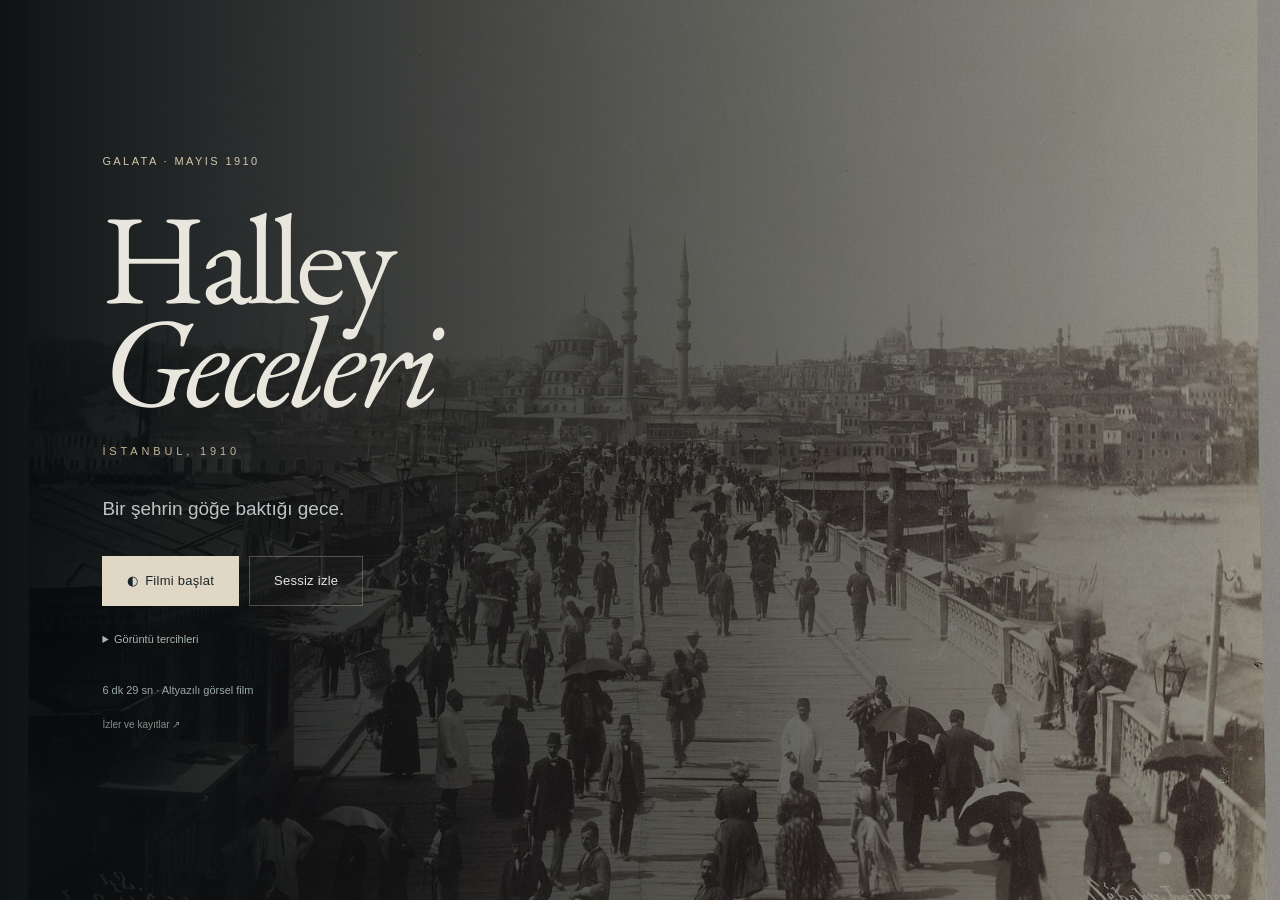
==== commit af72ea0f: "Remove continuous synthetic ambience from the film" ====
--- a/film.html
+++ b/film.html
@@ -53,7 +53,7 @@
       <label><input type="checkbox" id="pref-large"> Büyük yazı</label>
       <label><input type="checkbox" id="pref-lite"> Hafif çizim (düşük donanım)</label>
     </div></details>
-    <p class="gate-note"><span id="film-runtime"></span> · Atmosfer sesi ve altyazı<br><a href="https://github.com/ArifSolmaz/halley-geceleri" target="_blank" rel="noopener">İzler ve kayıtlar ↗</a></p>
+    <p class="gate-note"><span id="film-runtime"></span> · Altyazılı görsel film<br><a href="https://github.com/ArifSolmaz/halley-geceleri" target="_blank" rel="noopener">İzler ve kayıtlar ↗</a></p>
   </div>
 </section>
 
@@ -193,6 +193,6 @@
 <script src="js/audio.js"></script>
 <script src="js/sets.js"></script>
 <script src="js/film.js"></script>
-<script src="js/cinema-cut.js?v=cinema2"></script><script src="js/app.js"></script><script src="js/cinema-ui.js?v=cinema2"></script>
+<script src="js/cinema-cut.js?v=cinema3"></script><script src="js/app.js"></script><script src="js/cinema-ui.js?v=cinema2"></script>
 </body>
 </html>
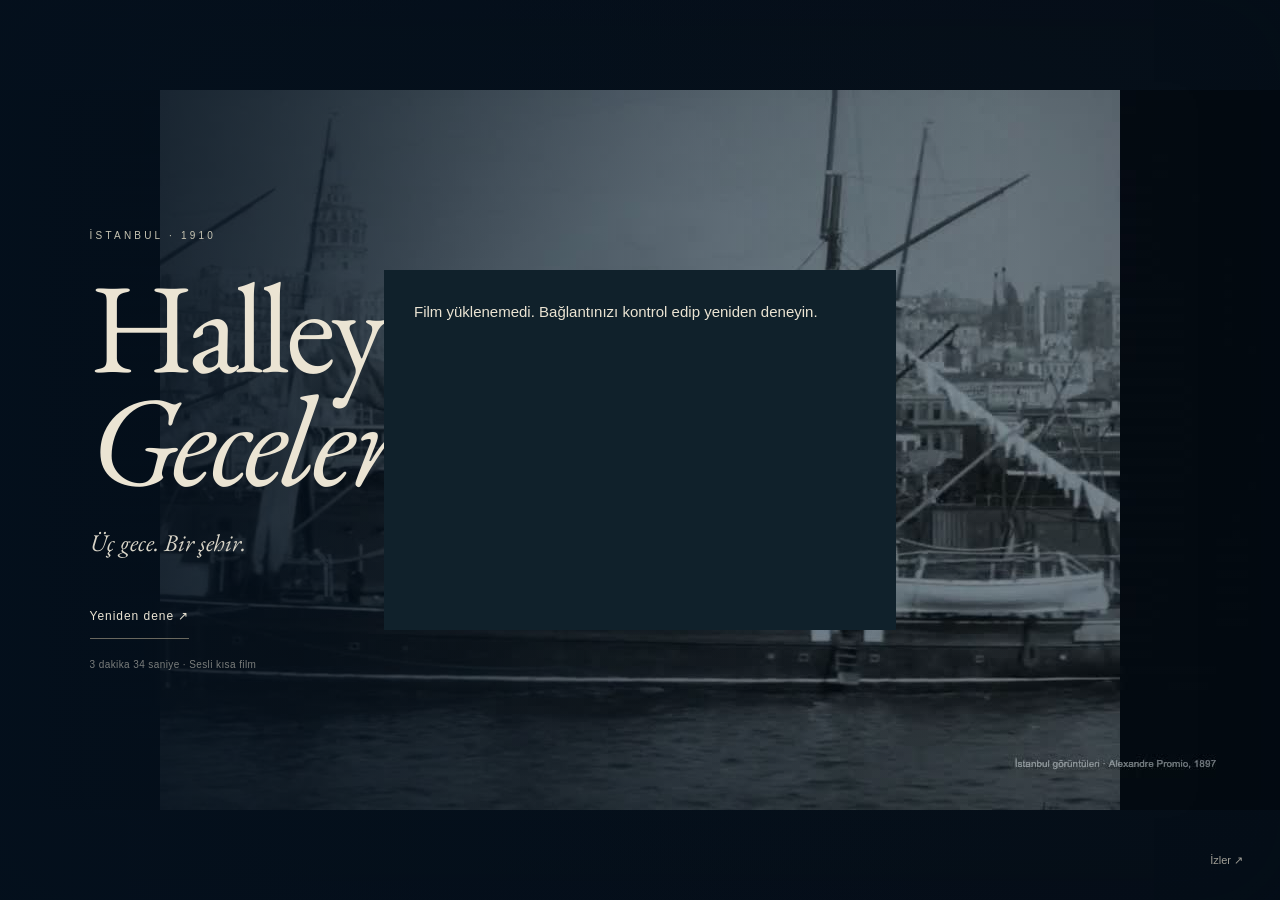
==== commit bfd1458d: "Rebuild complete Halley film with moving Istanbul archive, 3D paper and period sound" ====
--- a/film.html
+++ b/film.html
@@ -1,198 +1,3 @@
 <!doctype html>
-<html lang="tr">
-<head>
-<meta charset="utf-8">
-<meta name="viewport" content="width=device-width, initial-scale=1, viewport-fit=cover">
-<title>Halley Geceleri — İstanbul, 1910</title>
-<meta name="description" content="Bir şehrin göğe baktığı gece. İstanbul, 1910.">
-<meta name="theme-color" content="#070b11">
-<meta property="og:title" content="Halley Geceleri — İstanbul, 1910">
-<meta property="og:description" content="Bir şehrin göğe baktığı gece.">
-<meta property="og:image" content="docs/preview.jpg">
-<link rel="icon" href="favicon.svg" type="image/svg+xml">
-<link rel="stylesheet" href="css/style.css?v=cinema2"><link rel="stylesheet" href="css/cinema.css?v=cinema2">
-</head>
-<body class="mode-gate">
-<a class="skip" href="#sky-panel">Doğrudan gökyüzü gözlemine geç</a>
-
-<main id="stage" aria-label="Halley Geceleri sahnesi">
-  <canvas id="sky" tabindex="0" aria-label="Hesaplanan gökyüzü"></canvas>
-  <canvas id="set" aria-hidden="true"></canvas>
-  <div id="grain" aria-hidden="true"></div>
-  <div id="vignette" aria-hidden="true"></div>
-  <div class="bar top" aria-hidden="true"></div><div class="bar bottom" aria-hidden="true"></div>
-  <div id="hotspots"></div>
-  <button id="film-proof" type="button">İzler ↗</button><div id="scene-meta">
-    <div id="slate" aria-live="polite"></div>
-    <div id="photo-cap"></div>
-  </div>
-  <div id="title-card" aria-hidden="true">
-    <h1><span>Halley Geceleri</span><small>İstanbul, 1910</small></h1>
-  </div>
-  <div id="subs" aria-live="polite" aria-atomic="true"></div>
-  <div id="final-line" aria-live="polite"></div>
-</main>
-
-<!-- Başlangıç -->
-<section id="gate" aria-labelledby="gate-h">
-  <div class="gate-inner">
-    <p class="kicker">GALATA · MAYIS 1910</p>
-    <h2 id="gate-h" class="gate-title">Halley<br><i>Geceleri</i><small>İstanbul, 1910</small></h2>
-    <p class="gate-q">Bir şehrin göğe baktığı gece.</p>
-    <div class="gate-actions">
-      <button id="start-sound" class="btn primary" type="button"><span aria-hidden="true">◐</span> Filmi başlat</button>
-      <button id="start-silent" class="btn" type="button">Sessiz izle</button>
-    </div>
-    <div class="gate-links" hidden>
-      <button id="go-sky" class="link" type="button">Doğrudan gökyüzüne in</button>
-      <button id="go-archive" class="link" type="button">Gazete masası</button>
-      <a class="link" href="yontem.html">Yöntem ve kaynaklar</a>
-    </div>
-    <details class="cinema-preferences"><summary>Görüntü tercihleri</summary><div class="gate-prefs" role="group" aria-label="Görüntü tercihleri">
-      <label><input type="checkbox" id="pref-motion"> Hareketi azalt</label>
-      <label><input type="checkbox" id="pref-large"> Büyük yazı</label>
-      <label><input type="checkbox" id="pref-lite"> Hafif çizim (düşük donanım)</label>
-    </div></details>
-    <p class="gate-note"><span id="film-runtime"></span> · Altyazılı görsel film<br><a href="https://github.com/ArifSolmaz/halley-geceleri" target="_blank" rel="noopener">İzler ve kayıtlar ↗</a></p>
-  </div>
-</section>
-
-<!-- Film denetimleri -->
-<nav id="player" aria-label="Anlatı denetimleri">
-  <button id="p-prev" class="icon" type="button" aria-label="Önceki plan" title="Önceki plan (←)">⟨</button>
-  <button id="p-play" class="icon" type="button" aria-label="Duraklat" title="Duraklat / sürdür (boşluk)">❚❚</button>
-  <button id="p-next" class="icon" type="button" aria-label="Sonraki plan" title="Sonraki plan (→)">⟩</button>
-  <div id="p-progress" role="progressbar" aria-label="Anlatıdaki ilerleme" aria-valuemin="0" aria-valuemax="100"><span></span></div>
-  <label class="p-chapter"><span class="sr">Bölüm</span><select id="p-chapters"></select></label>
-  <button id="p-sound" class="icon" type="button" aria-pressed="false" title="Ses">♪</button>
-  <button id="p-docs" class="txt" type="button">İzler</button>
-  <button id="p-sky" class="txt" type="button" title="Bu anın gökyüzüne in">Serbest bakış</button>
-</nav>
-
-<!-- Serbest gözlem paneli -->
-<button id="wander-menu" type="button" aria-expanded="false" aria-controls="sky-panel" aria-label="Zaman ve bakış ayarları">•••</button><button id="wander-back" type="button">← Filme dön</button><aside id="sky-panel" aria-label="Gökyüzü gözlem defteri" tabindex="-1">
-  <header class="sp-head">
-    <div>
-      <p class="kicker">Gözlem defteri</p>
-      <p id="sp-date" class="sp-date">10 Mayıs 1910</p>
-      <p id="sp-time" class="sp-time"><span id="sp-lmt">03:30</span> <abbr title="Yerel ortalama güneş saati: UT + 1 sa 55 dk 54,816 sn">LMT</abbr> <span class="dim" id="sp-ut">· 01:34 UT</span></p>
-    </div>
-    <button id="sp-collapse" class="icon" type="button" aria-expanded="true" aria-controls="sp-body" aria-label="Gözlem ayarlarını daralt" title="Paneli daralt">–</button>
-  </header>
-  <div id="sp-body">
-    <div class="sp-row presets" role="group" aria-label="Üç gece">
-      <button type="button" data-preset="1910-05-10T03:30" data-az="88" data-alt="10">10 Mayıs · 03:30</button>
-      <button type="button" data-preset="1910-05-19T03:00" data-az="70" data-alt="8">19 Mayıs · 03:00</button>
-      <button type="button" data-preset="1910-05-27T21:30" data-az="262" data-alt="16">27 Mayıs · 21:30</button>
-    </div>
-    <label class="sp-field">Tarih (Gregoryen)
-      <input type="date" id="sp-dateinput" min="1910-04-20" max="1910-06-10" value="1910-05-10">
-    </label>
-    <label class="sp-field">Saat (LMT) <output id="sp-timeout">03:30</output>
-      <input type="range" id="sp-timeinput" min="0" max="1439" step="1" value="210">
-    </label>
-    <div class="sp-row">
-      <button id="sp-play" type="button" class="btn small" aria-pressed="false">▷ Zamanı akıt</button>
-      <label class="sp-inline">Hız <select id="sp-speed"><option value="60">1 dk/sn</option><option value="300" selected>5 dk/sn</option><option value="1800">30 dk/sn</option><option value="14400">4 sa/sn</option></select></label>
-    </div>
-    <label class="sp-field">Bakış noktası
-      <select id="sp-vp"></select>
-    </label>
-    <p id="sp-vpnote" class="sp-note"></p>
-    <div class="sp-row find" role="group" aria-label="Gökte bul">
-      <span class="dim">Bul:</span>
-      <button type="button" data-find="Halley">Halley</button><button type="button" data-find="Venus">Zühre</button><button type="button" data-find="Moon">Ay</button><button type="button" data-find="Jupiter">Müşteri</button><button type="button" data-find="Mars">Merih</button>
-    </div>
-    <fieldset class="sp-layers"><legend>Katmanlar</legend>
-      <label><input type="checkbox" data-opt="lines"> Takımyıldız çizgileri</label>
-      <label><input type="checkbox" data-opt="labels"> Adlar</label>
-      <label><input type="checkbox" data-opt="landmarks"> Yapı adları</label>
-      <label><input type="checkbox" data-opt="grid"> Yükseklik–azimut ızgarası</label>
-      <label><input type="checkbox" data-opt="refraction" checked> Atmosferik kırılma</label>
-      <label><input type="checkbox" data-opt="mw" checked> Samanyolu</label>
-      <label><input type="checkbox" data-opt="tail" checked> Kuyruk modeli <span class="tag model">model</span></label>
-    </fieldset>
-    <label class="sp-field">Kuyruğun fiziksel uzunluk varsayımı <output id="sp-tailout">0,30 AU</output>
-      <input type="range" id="sp-tail" min="0.05" max="0.6" step="0.01" value="0.3">
-    </label>
-    <p class="sp-note">Kuyruk, Güneş’ten dışa doğru düz bir çizgi olarak modellenir; görünür uzunluk bu varsayım, Halley–Dünya uzaklığı ve faz açısından hesaplanır. Parlaklık ve genişlik sanatsal temsildir.</p>
-    <div class="sp-row">
-      <button id="sp-transit" type="button" class="btn small">19 Mayıs Güneş geçişi</button>
-      <button id="sp-story" type="button" class="btn small">Anlatıya dön</button>
-    </div>
-  </div>
-  <div id="sp-info" aria-live="polite"></div>
-  <p class="sp-foot">Sürükle: bak · Tekerlek/iki parmak: yakınlaş · Ok tuşları ve + / − · Bir cisme dokun: bilgi</p>
-</aside>
-<div id="sky-readout" aria-live="off"></div>
-
-<!-- Belge görüntüleyici -->
-<dialog id="doc-dialog" aria-labelledby="doc-title">
-  <div class="dialog-toolbar">
-    <button id="doc-back" type="button" class="link" hidden>← Gazete masası</button>
-    <form method="dialog" class="dlg-close"><button class="icon" aria-label="Belgeyi kapat">×</button></form>
-  </div>
-  <header class="doc-heading">
-    <p class="kicker" id="doc-kicker"></p>
-    <h2 id="doc-title"></h2>
-    <p id="doc-issue" class="mono"></p>
-  </header>
-  <div class="doc-grid">
-    <figure class="doc-figure"><div class="doc-zoom" id="doc-zoom"><img id="doc-img" alt=""></div><figcaption id="doc-cap"></figcaption></figure>
-    <div class="doc-meta">
-      <div id="doc-body"></div>
-      <p id="doc-links"></p>
-    </div>
-  </div>
-</dialog>
-
-<!-- Gazete masası -->
-<dialog id="archive-dialog" aria-labelledby="archive-h" class="wide">
-  <form method="dialog" class="dlg-close"><button class="icon" aria-label="Kapat">×</button></form>
-  <header class="arch-head">
-    <p class="kicker">Hakkı Tarık Us Koleksiyonu · özgün taramalar</p>
-    <h2 id="archive-h">Gazete masası</h2>
-    <p>Aynı gök olayının farklı seslerle yazılışı. Bir belgeye dokunun: özgün görüntü, yayın, tarih, sayfa, bugünkü Türkçe açıklama ve kaynağı birlikte açılır.</p>
-    <div class="arch-filter" role="group" aria-label="Konuya göre süz">
-      <button type="button" data-cat="" aria-pressed="true">Tümü</button><button type="button" data-cat="Gözlem" aria-pressed="false">Gözlem</button><button type="button" data-cat="Bilim" aria-pressed="false">Bilim</button><button type="button" data-cat="Mizah" aria-pressed="false">Mizah</button><button type="button" data-cat="Gündelik hayat" aria-pressed="false">Gündelik hayat</button><button type="button" data-cat="Edebiyat" aria-pressed="false">Edebiyat</button>
-    </div>
-  </header>
-  <div id="arch-desk"></div>
-  <p class="arch-legend"><span class="tag quote">Doğrudan alıntı</span> özgün metnin bu çalışmadaki çevriyazısı · <span class="tag simple">Sadeleştirme</span> anlamın bugünkü Türkçesi · <span class="tag fiction">Özgün senaryo</span> bu deneyim için yazıldı</p>
-</dialog>
-
-<!-- Güneş geçişi -->
-<dialog id="transit-dialog" aria-labelledby="transit-h" class="wide">
-  <form method="dialog" class="dlg-close"><button class="icon" aria-label="Kapat">×</button></form>
-  <p class="kicker">Bilimsel çizim · İstanbul için hesap</p>
-  <h2 id="transit-h">19 Mayıs 1910: Halley Güneş diskinin önünden geçiyor</h2>
-  <div class="transit-wrap"><canvas id="transit-canvas" width="720" height="720" aria-label="Güneş diski ve Halley merkezinin hesaplanan yolu"></canvas>
-    <div class="transit-side">
-      <p id="transit-clock" class="mono big">05:34 LMT</p>
-      <input type="range" id="transit-range" min="0" max="5400" step="10" value="1100" aria-label="Geçiş zamanı">
-      <div class="transit-events" id="transit-events"></div>
-      <p class="sp-note">Eşit açısal ölçekli teğet düzlem; gök kuzeyi yukarı, doğu soldadır. Halley’in konum işareti <strong>büyütülmüştür</strong>; görülebilir bir çekirdek silueti değildir. Bu geçişin İstanbul’dan gözlendiğine dair bir kayıt bilinmiyor; Helwan’dan da çekirdek görülmediği bildirilmiştir (Nature 83, 1910). Hesap: NASA/JPL Horizons, 1 dakikalık örnekler, kırılma kapalı.</p>
-    </div>
-  </div>
-</dialog>
-
-<div id="toast" role="status" aria-live="polite"></div>
-
-<dialog id="film-proof-dialog"><form method="dialog"><button class="btn">Filme dön ×</button></form><div id="film-proof-content"></div></dialog>
-<noscript><div class="noscript"><h1>Halley Geceleri — İstanbul, 1910</h1><p>Bu deneyim JavaScript gerektirir. Yöntem ve kaynaklar için <a href="yontem.html">yontem.html</a>.</p></div></noscript>
-
-<script src="data/sky.js"></script>
-<script src="data/milkyway.js"></script>
-<script src="data/archive.js"></script>
-<script src="data/transit.js"></script>
-<script src="data/pano.js"></script>
-<script src="data/photos.js"></script>
-<script src="js/astro.js"></script>
-<script src="js/landscape.js"></script>
-<script src="js/sky.js?v=cinema2"></script>
-<script src="js/audio.js"></script>
-<script src="js/sets.js"></script>
-<script src="js/film.js"></script>
-<script src="js/cinema-cut.js?v=cinema3"></script><script src="js/app.js"></script><script src="js/cinema-ui.js?v=cinema2"></script>
-</body>
-</html>
+<html lang="tr"><head><meta charset="utf-8"><meta name="viewport" content="width=device-width,initial-scale=1,viewport-fit=cover"><title>Halley Geceleri — İstanbul, 1910</title><meta name="description" content="Üç gece. Bir şehir. Geçip giden bir gökyüzü. İstanbul, 1910’a dair arşiv ve animasyon kısa film."><meta name="theme-color" content="#08131e"><meta property="og:title" content="Halley Geceleri"><meta property="og:description" content="İstanbul, 1910 · Bir İstanbul düşü"><meta property="og:image" content="https://arifsolmaz.github.io/halley-geceleri/docs/preview.jpg"><link rel="icon" href="favicon.svg" type="image/svg+xml"><link rel="stylesheet" href="css/fonts.css"><link rel="stylesheet" href="css/animated-film.css"><script type="importmap">{"imports":{"three":"./js/vendor/three.module.js"}}</script></head>
+<body><main id="cinema"><video id="world" playsinline preload="metadata" poster="docs/preview.jpg" aria-label="Halley Geceleri — İstanbul arşiv filmleri ve hesaplanan Halley gökyüzünden oluşan kısa film"></video><div class="patina" aria-hidden="true"></div><div id="film-type" aria-live="polite"></div><div id="date-card" aria-live="polite"></div><section id="entry" aria-labelledby="film-title"><div><p class="eyebrow">İSTANBUL · 1910</p><h1 id="film-title">Halley<br><i>Geceleri</i></h1><p class="intro">Üç gece. Bir şehir.</p><button id="play-film" disabled>Film hazırlanıyor…</button><p class="runtime">3 dakika 34 saniye · Sesli kısa film</p></div></section><div id="end-card" hidden><p>Geçti.</p><h2>Şehir kaldı.</h2><button id="replay">Yeniden izle ↗</button></div><div id="error" hidden role="alert"></div><nav id="controls" aria-label="Film denetimleri" hidden><button id="pause" aria-label="Duraklat">Ⅱ</button><span id="clock">0:00</span><input id="seek" type="range" min="0" max="214" step="0.1" value="0" aria-label="Filmdeki zaman"><span id="total">3:34</span><button id="mute" aria-label="Sesi kapat" aria-pressed="false">Ses açık</button><button id="fullscreen" aria-label="Tam ekran">⤢</button></nav><button id="sources" aria-controls="credits" aria-expanded="false">İzler ↗</button><dialog id="credits"><button id="close-credits" aria-label="Kaynakları kapat">×</button><p class="eyebrow">HALLEY GECELERİ</p><h2>Düşün izleri.</h2><p>1910 İstanbul’una dair, hesaplanan bir göğün altında geçen kurmaca animasyon. 1910 hikâyesi bir şehrin bekleyişini şiirsel kurgu ile yeniden düşünür; belirli kişilerin belgesel kaydı değildir.</p><p>Gökyüzü NASA/JPL Horizons verilerinden hesaplanır. Kuyruğun görünümü ve parlaklığı sanatsal bir modeldir. Kâğıt animasyonundaki sayfa: <em>Arkadaş</em>, 21 Nisan 1910. Tarihî sayfa, kurmaca sahne içinde kullanılır.</p><h3>Şehrin sesi</h3><p>İstanbul’daki martılar ve tekne düdüğü <a href="https://freesound.org/people/felix.blume/sounds/167129/">Félix Blume’un Adalar</a> ve <a href="https://freesound.org/people/felix.blume/sounds/162350/">İstanbul</a> kayıtlarından (2012, CC0). Su: <a href="https://freesound.org/people/SpliceSound/sounds/188199/">SpliceSound</a>. Matbaa: <a href="https://freesound.org/people/mr101986/sounds/94713/">mr101986</a>. Adımlar: <a href="https://freesound.org/people/Fission9/sounds/521590/">Fission9</a>. Kâğıt: <a href="https://freesound.org/people/OozerName/sounds/677255/">OozerName</a>. Hepsi CC0.</p><p>Çağdaş kayıtlardan oluşturulan ses tasarımı; 1910 alan kaydı değildir. Tekne düdüğü ve matbaa, dönemin belirli bir araç veya makinesinin doğrulanmış sesi değildir. Oyuncu seslendirmesi kullanılmadı.</p><h3>Hareketli İstanbul</h3><p><a href="https://commons.wikimedia.org/wiki/File:Panorama_Golden_Horn_Instanbul_1897.webm">Haliç</a> ve <a href="https://commons.wikimedia.org/wiki/File:Panorama_des_rives_du_Bosphore_1897.webm">Boğaziçi</a>: Alexandre Promio, 1897, kamu malı. Bunlar 1910 Halley gecelerinin görüntüleri değildir; filmin dönem düşünde kullanılır. Gece tonlaması sanatsaldır.</p><h3>Müzik</h3><p><a href="https://commons.wikimedia.org/wiki/File:ملا_عثمان_الموصلي_-_غزل_اصفهان_Isfahan_Gazel_-_Uthman_al-Mosuli.ogg">Dil Verme Gönül · Isfahan Gazel</a>: Mulla Uthman al-Mawsili, ses; Tanbûrî Cemil Bey, tanbur. İstanbul kaydı, yaklaşık 1912; kamu malı. Film için düzey ve gürültü düzenlemesi yapılmıştır.</p><p>Kâğıt ve su sekansları 3D animasyondur. Gök, doğrulanmış mevcut gökyüzü motoruyla çizilir. Three.js r170 ve Water: MIT lisansı.</p><div class="source-links"><a href="observatory.html#gok">Gökyüzünde serbest bakış ↗</a><a href="yontem.html">Bilim ve yöntem ↗</a><a href="https://github.com/ArifSolmaz/halley-geceleri">Araştırma, arşiv ve kaynak kod ↗</a><a href="docs/film-senaryo.md">Film senaryosu ↗</a></div></dialog></main><script src="js/film-player.js"></script></body></html>
--- a/css/fonts.css
+++ b/css/fonts.css
@@ -0,0 +1,20 @@
+/* Halley Geceleri — tek sanat yönetimi
+   Derin gece mavileri, solgun şafak yeşilleri, taşın açık tonları, ahşabın koyu kahverengileri, mürekkep siyahı, küçük sıcak ışıklar. */
+@font-face { font-family: "Cormorant Garamond"; font-weight: 300; font-style: normal; font-display: swap; src: url(../assets/fonts/cormorant-garamond-latin-ext-300-normal.woff2) format("woff2"); unicode-range: U+0100-024F, U+1E00-1EFF; }
+@font-face { font-family: "Cormorant Garamond"; font-weight: 300; font-style: normal; font-display: swap; src: url(../assets/fonts/cormorant-garamond-latin-300-normal.woff2) format("woff2"); unicode-range: U+0000-00FF, U+0131, U+0152-0153, U+02BB-02BC, U+02C6, U+02DA, U+02DC, U+0304, U+0308, U+0329, U+2000-206F; }
+@font-face { font-family: "Cormorant Garamond"; font-weight: 400; font-style: normal; font-display: swap; src: url(../assets/fonts/cormorant-garamond-latin-ext-400-normal.woff2) format("woff2"); unicode-range: U+0100-024F, U+1E00-1EFF; }
+@font-face { font-family: "Cormorant Garamond"; font-weight: 400; font-style: normal; font-display: swap; src: url(../assets/fonts/cormorant-garamond-latin-400-normal.woff2) format("woff2"); unicode-range: U+0000-00FF, U+0131, U+0152-0153, U+02BB-02BC, U+02C6, U+02DA, U+02DC, U+0304, U+0308, U+0329, U+2000-206F; }
+@font-face { font-family: "Cormorant Garamond"; font-weight: 400; font-style: italic; font-display: swap; src: url(../assets/fonts/cormorant-garamond-latin-ext-400-italic.woff2) format("woff2"); unicode-range: U+0100-024F, U+1E00-1EFF; }
+@font-face { font-family: "Cormorant Garamond"; font-weight: 400; font-style: italic; font-display: swap; src: url(../assets/fonts/cormorant-garamond-latin-400-italic.woff2) format("woff2"); unicode-range: U+0000-00FF, U+0131, U+0152-0153, U+02BB-02BC, U+02C6, U+02DA, U+02DC, U+0304, U+0308, U+0329, U+2000-206F; }
+@font-face { font-family: "Cormorant Garamond"; font-weight: 500; font-style: normal; font-display: swap; src: url(../assets/fonts/cormorant-garamond-latin-ext-500-normal.woff2) format("woff2"); unicode-range: U+0100-024F, U+1E00-1EFF; }
+@font-face { font-family: "Cormorant Garamond"; font-weight: 500; font-style: normal; font-display: swap; src: url(../assets/fonts/cormorant-garamond-latin-500-normal.woff2) format("woff2"); unicode-range: U+0000-00FF, U+0131, U+0152-0153, U+02BB-02BC, U+02C6, U+02DA, U+02DC, U+0304, U+0308, U+0329, U+2000-206F; }
+@font-face { font-family: "EB Garamond"; font-weight: 400; font-style: normal; font-display: swap; src: url(../assets/fonts/eb-garamond-latin-ext-400-normal.woff2) format("woff2"); unicode-range: U+0100-024F, U+1E00-1EFF; }
+@font-face { font-family: "EB Garamond"; font-weight: 400; font-style: normal; font-display: swap; src: url(../assets/fonts/eb-garamond-latin-400-normal.woff2) format("woff2"); unicode-range: U+0000-00FF, U+0131, U+0152-0153, U+02BB-02BC, U+02C6, U+02DA, U+02DC, U+0304, U+0308, U+0329, U+2000-206F; }
+@font-face { font-family: "EB Garamond"; font-weight: 400; font-style: italic; font-display: swap; src: url(../assets/fonts/eb-garamond-latin-ext-400-italic.woff2) format("woff2"); unicode-range: U+0100-024F, U+1E00-1EFF; }
+@font-face { font-family: "EB Garamond"; font-weight: 400; font-style: italic; font-display: swap; src: url(../assets/fonts/eb-garamond-latin-400-italic.woff2) format("woff2"); unicode-range: U+0000-00FF, U+0131, U+0152-0153, U+02BB-02BC, U+02C6, U+02DA, U+02DC, U+0304, U+0308, U+0329, U+2000-206F; }
+@font-face { font-family: "EB Garamond"; font-weight: 500; font-style: normal; font-display: swap; src: url(../assets/fonts/eb-garamond-latin-ext-500-normal.woff2) format("woff2"); unicode-range: U+0100-024F, U+1E00-1EFF; }
+@font-face { font-family: "EB Garamond"; font-weight: 500; font-style: normal; font-display: swap; src: url(../assets/fonts/eb-garamond-latin-500-normal.woff2) format("woff2"); unicode-range: U+0000-00FF, U+0131, U+0152-0153, U+02BB-02BC, U+02C6, U+02DA, U+02DC, U+0304, U+0308, U+0329, U+2000-206F; }
+@font-face { font-family: "IBM Plex Mono"; font-weight: 400; font-style: normal; font-display: swap; src: url(../assets/fonts/ibm-plex-mono-latin-ext-400-normal.woff2) format("woff2"); unicode-range: U+0100-024F, U+1E00-1EFF; }
+@font-face { font-family: "IBM Plex Mono"; font-weight: 400; font-style: normal; font-display: swap; src: url(../assets/fonts/ibm-plex-mono-latin-400-normal.woff2) format("woff2"); unicode-range: U+0000-00FF, U+0131, U+0152-0153, U+02BB-02BC, U+02C6, U+02DA, U+02DC, U+0304, U+0308, U+0329, U+2000-206F, U+2190-22FF; }
+@font-face { font-family: "Amiri"; font-weight: 400; font-style: normal; font-display: swap; src: url(../assets/fonts/amiri-arabic-400-normal.woff2) format("woff2"); }
+
--- a/css/animated-film.css
+++ b/css/animated-film.css
@@ -0,0 +1,5 @@
+*{box-sizing:border-box}html,body,#cinema{margin:0;width:100%;height:100%;overflow:hidden;background:#08131e;color:#ebe4d3}body{font-family:Arial,sans-serif}button,a,input,summary{-webkit-tap-highlight-color:transparent}button{font:12px Arial,sans-serif;cursor:pointer;color:inherit;background:none;border:0;padding:12px;touch-action:manipulation}button:disabled{cursor:wait;opacity:.5}button:focus-visible,a:focus-visible,input:focus-visible{outline:1px solid #f0d5aa;outline-offset:5px}#world{width:100%;height:100%;display:block}.patina{position:absolute;inset:0;pointer-events:none;background:radial-gradient(ellipse at 52% 43%,transparent 24%,#030a1460 100%);box-shadow:inset 0 0 90px #03101a20}#entry{position:absolute;inset:0;display:flex;align-items:center;padding:7vw;background:linear-gradient(90deg,#04101de0 0%,#04101d69 45%,transparent 80%);transition:opacity 1.1s}#entry.gone{opacity:0;pointer-events:none}.eyebrow{font-size:10px;letter-spacing:.32em;color:#c8c5b3}h1{font:400 clamp(78px,10vw,150px)/.88 'EB Garamond',Georgia,serif;letter-spacing:-.04em;margin:30px 0}h1 i{font-weight:400}.intro{font:italic 24px 'EB Garamond',Georgia,serif;margin:0 0 36px;color:#d9d5c8}#play-film{padding:15px 0;border-bottom:1px solid #d8c9aa78;letter-spacing:.08em}.runtime{font-size:10px;color:#c8c7bd99;letter-spacing:.04em;margin-top:20px}#controls{position:absolute;bottom:max(20px,env(safe-area-inset-bottom));left:30px;right:115px;display:flex;align-items:center;gap:16px;background:linear-gradient(transparent,#06111b66);transition:opacity .4s;z-index:3}#controls[hidden]{display:none}#controls span{font-size:10px;font-variant-numeric:tabular-nums;color:#d3d4ca}#seek{appearance:none;-webkit-appearance:none;flex:1;min-width:30px;height:2px;background:#c4ceca59;cursor:pointer;margin:0}#seek::-webkit-slider-thumb{-webkit-appearance:none;width:7px;height:7px;border-radius:100%;background:#eee7d6}#pause{font-size:19px;width:30px}#mute{font-size:10px;white-space:nowrap}#fullscreen{font-size:23px}body.quiet #controls,body.quiet #sources{opacity:0;pointer-events:none}body.quiet:focus-within #controls,body.quiet:focus-within #sources{opacity:1;pointer-events:auto}#sources{position:absolute;right:25px;bottom:max(21px,env(safe-area-inset-bottom));font-size:11px;z-index:4;opacity:.68;transition:opacity .4s}#film-type{position:absolute;left:7vw;top:40%;font:400 clamp(56px,7vw,100px)/.95 'EB Garamond',Georgia,serif;letter-spacing:-.025em;text-shadow:0 2px 20px #03101b88;pointer-events:none;transition:opacity .5s;white-space:pre-line}#date-card{position:absolute;top:max(40px,env(safe-area-inset-top));left:5vw;font-size:11px;letter-spacing:.12em;color:#dcdccc;text-shadow:0 1px 12px #000;pointer-events:none}#end-card{position:absolute;inset:0;display:flex;align-items:center;justify-content:center;flex-direction:column;background:#06111b88}#end-card[hidden]{display:none}#end-card p{font:italic 29px 'EB Garamond',Georgia,serif;margin:0}#end-card h2{font:400 clamp(52px,7vw,90px) 'EB Garamond',Georgia,serif;margin:10px 0 32px;letter-spacing:-.025em}#end-card button{border-bottom:1px solid #d3c09b66;padding:14px 0}#error{position:absolute;inset:30%;background:#10212b;padding:30px;font-size:15px;line-height:1.6}dialog{max-width:min(600px,calc(100vw - 30px));max-height:86vh;border:1px solid #d8c9ad38;background:#12232eef;color:#d7d7c9;padding:44px;backdrop-filter:blur(20px);font-size:13px;line-height:1.75}dialog::backdrop{background:#020a12a0;backdrop-filter:blur(6px)}dialog h2{font:400 48px 'EB Garamond',Georgia,serif;letter-spacing:-.025em;margin:20px 0}dialog h3{font-weight:400;font-size:12px;letter-spacing:.1em;margin:30px 0 10px}dialog a{color:#e1d5b5;text-underline-offset:3px}#close-credits{position:sticky;top:0;float:right;font-size:28px;margin:-20px -18px 0 0}.source-links{display:flex;flex-direction:column;gap:12px;margin-top:30px}#credits p{margin:17px 0}@media(max-width:600px){#entry{padding:9vw;background:linear-gradient(90deg,#04101dd9,#04101d55)}h1{font-size:88px}.intro{font-size:23px}#controls{left:12px;right:75px;bottom:18px;gap:8px}#sources{right:8px;bottom:19px;font-size:10px}#clock,#total{display:none}#fullscreen{padding:8px}#mute{padding:10px 3px}dialog{padding:28px}#date-card{top:28px;font-size:10px}#film-type{left:9vw;font-size:57px}}@media(prefers-reduced-motion:reduce){*{transition:none!important}}
+
+.offscreen-sky{position:fixed;inset:0;width:100vw;height:100vh;visibility:hidden;pointer-events:none}
+video#world{object-fit:contain;background:#06101a}
+@media(max-width:600px){h1{font-size:clamp(62px,22vw,88px)}}
